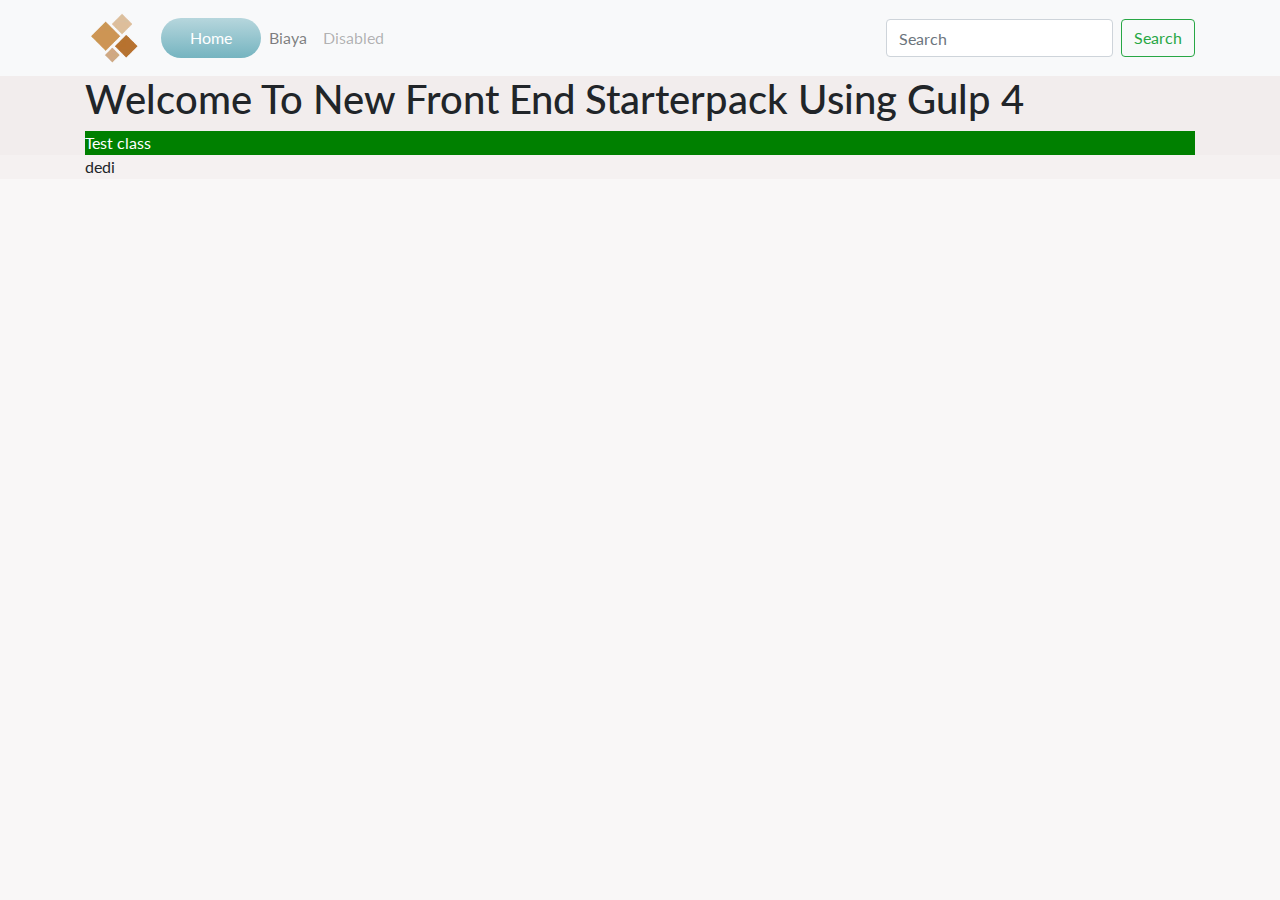
==== about.html @ 385669d8 "test" ====
<!DOCTYPE html>
<html lang="en">

<head>
    <meta charset="UTF-8">
    <meta name="viewport" content="width=device-width, maximum-scale=1.0" />
    <meta http-equiv="X-UA-Compatible" content="ie=edge">   <link rel="stylesheet" href="assets/css/vendor/bootstrap.css">
         <link rel="stylesheet" href="assets/css/vendor/slick.css">
         <link rel="stylesheet" href="assets/css/vendor/slick-theme.css">
         <link rel="stylesheet" href="assets/css/vendor/font-awesome.min.css">
         <link rel="stylesheet" href="assets/css/main.css">
         
        <link rel="preconnect" href="https://fonts.gstatic.com">
        <link href="https://fonts.googleapis.com/css2?family=Lato&family=Quicksand:wght@600&display=swap" rel="stylesheet">
        <link rel="stylesheet" href="https://cdnjs.cloudflare.com/ajax/libs/animate.css/4.1.1/animate.min.css" />
        <title>Front End Starterpack</title>
</head>

<body>
    <header>
        <nav class="navbar navbar-expand-lg navbar-light bg-light fixed-top">
            <div class="container">
                <button class="navbar-toggler" type="button" data-toggle="collapse" data-target="#navbarTogglerDemo03" aria-controls="navbarTogglerDemo03" aria-expanded="false" aria-label="Toggle navigation">
              <span class="navbar-toggler-icon"></span>
              </button>
                <a class="navbar-brand" href="#">
                    <img src="assets/img/logo.webp" alt="">
                </a>

                <div class="collapse navbar-collapse" id="navbarTogglerDemo03">
                    <ul class="navbar-nav mr-auto mt-2 mt-lg-0">
                        <li class="nav-item active">
                            <a class="nav-link" href="/">Home <span class="sr-only">(current)</span></a>
                        </li>
                        <li class="nav-item">
                            <a class="nav-link" href="#">Biaya</a>
                        </li>
                        <li class="nav-item">
                            <a class="nav-link disabled" href="#">Disabled</a>
                        </li>
                    </ul>
                    <form class="form-inline my-2 my-lg-0">
                        <input class="form-control mr-sm-2" type="search" placeholder="Search" aria-label="Search">
                        <button class="btn btn-outline-success my-2 my-sm-0" type="submit">Search</button>
                    </form>
                </div>
            </div>
        </nav>
    </header>
<main>
  <div class="container">
    <h1>Welcome To New Front End Starterpack Using Gulp 4</h1>
    <div id="Test"></div>
    <div id="Test2"></div>
    <div class="test">Test class</div>
  </div>
</main>


<footer class="container">
    dedi
</footer>

  <script src="assets/js/vendor/jquery.min.js"></script>
     <script src="assets/js/vendor/bootstrap.bundle.min.js"></script>
     <script src="assets/js/app.min.js"></script>
     

    <script src="https://wowjs.uk/dist/wow.min.js"></script>
    </body>

    </html>
---- assets/css/main.css ----
@font-face{font-family:JosefinSans-Bold;src:url(../fonts/JosefinSans-Bold.eot);src:url(../fonts/JosefinSans-Bold.eot) format("embedded-opentype"),url(../fonts/JosefinSans-Bold.woff2) format("woff2"),url(../fonts/JosefinSans-Bold.woff) format("woff"),url(../fonts/JosefinSans-Bold.ttf) format("truetype"),url(../fonts/JosefinSans-Bold.svg#FuturaStdLight) format("svg")}@font-face{font-family:JosefinSans-Italic;src:url(../fonts/JosefinSans-Italic.eot);src:url(../fonts/JosefinSans-Italic.eot) format("embedded-opentype"),url(../fonts/JosefinSans-Italic.woff2) format("woff2"),url(../fonts/JosefinSans-Italic.woff) format("woff"),url(../fonts/JosefinSans-Italic.ttf) format("truetype"),url(../fonts/JosefinSans-Italic.svg#FuturaStdLight) format("svg")}@font-face{font-family:JosefinSans-Light;src:url(../fonts/JosefinSans-Light.eot);src:url(../fonts/JosefinSans-Light.eot) format("embedded-opentype"),url(../fonts/JosefinSans-Light.woff2) format("woff2"),url(../fonts/JosefinSans-Light.woff) format("woff"),url(../fonts/JosefinSans-Light.ttf) format("truetype"),url(../fonts/JosefinSans-Light.svg#FuturaStdLight) format("svg")}@font-face{font-family:JosefinSans-Regular;src:url(../fonts/JosefinSans-Regular.eot);src:url(../fonts/JosefinSans-Regular.eot) format("embedded-opentype"),url(../fonts/JosefinSans-Regular.woff2) format("woff2"),url(../fonts/JosefinSans-Regular.woff) format("woff"),url(../fonts/JosefinSans-Regular.ttf) format("truetype"),url(../fonts/JosefinSans-Regular.svg#FuturaStdLight) format("svg")}@font-face{font-family:JosefinSans-SemiBold;src:url(../fonts/JosefinSans-SemiBold.eot);src:url(../fonts/JosefinSans-SemiBold.eot) format("embedded-opentype"),url(../fonts/JosefinSans-SemiBold.woff2) format("woff2"),url(../fonts/JosefinSans-SemiBold.woff) format("woff"),url(../fonts/JosefinSans-SemiBold.ttf) format("truetype"),url(../fonts/JosefinSans-SemiBold.svg#FuturaStdLight) format("svg")}@font-face{font-family:JosefinSans-Thin;src:url(../fonts/JosefinSans-Thin.eot);src:url(../fonts/JosefinSans-Thin.eot) format("embedded-opentype"),url(../fonts/JosefinSans-Thin.woff2) format("woff2"),url(../fonts/JosefinSans-Thin.woff) format("woff"),url(../fonts/JosefinSans-Thin.ttf) format("truetype"),url(../fonts/JosefinSans-Thin.svg#FuturaStdLight) format("svg")}@font-face{font-family:JosefinSlab-Bold;src:url(../fonts/JosefinSlab-Bold.eot);src:url(../fonts/JosefinSlab-Bold.eot) format("embedded-opentype"),url(../fonts/JosefinSlab-Bold.woff2) format("woff2"),url(../fonts/JosefinSlab-Bold.woff) format("woff"),url(../fonts/JosefinSlab-Bold.ttf) format("truetype"),url(../fonts/JosefinSlab-Bold.svg#FuturaStdLight) format("svg")}@font-face{font-family:JosefinSlab-Italic;src:url(../fonts/JosefinSlab-Italic.eot);src:url(../fonts/JosefinSlab-Italic.eot) format("embedded-opentype"),url(../fonts/JosefinSlab-Italic.woff2) format("woff2"),url(../fonts/JosefinSlab-Italic.woff) format("woff"),url(../fonts/JosefinSlab-Italic.ttf) format("truetype"),url(../fonts/JosefinSlab-Italic.svg#FuturaStdLight) format("svg")}@font-face{font-family:JosefinSlab-Light;src:url(../fonts/JosefinSlab-Light.eot);src:url(../fonts/JosefinSlab-Light.eot) format("embedded-opentype"),url(../fonts/JosefinSlab-Light.woff2) format("woff2"),url(../fonts/JosefinSlab-Light.woff) format("woff"),url(../fonts/JosefinSlab-Light.ttf) format("truetype"),url(../fonts/JosefinSlab-Light.svg#FuturaStdLight) format("svg")}@font-face{font-family:JosefinSlab-Regular;src:url(../fonts/JosefinSlab-Regular.eot);src:url(../fonts/JosefinSlab-Regular.eot) format("embedded-opentype"),url(../fonts/JosefinSlab-Regular.woff2) format("woff2"),url(../fonts/JosefinSlab-Regular.woff) format("woff"),url(../fonts/JosefinSlab-Regular.ttf) format("truetype"),url(../fonts/JosefinSlab-Regular.svg#FuturaStdLight) format("svg")}@font-face{font-family:JosefinSlab-SemiBold;src:url(../fonts/JosefinSlab-SemiBold.eot);src:url(../fonts/JosefinSlab-SemiBold.eot) format("embedded-opentype"),url(../fonts/JosefinSlab-SemiBold.woff2) format("woff2"),url(../fonts/JosefinSlab-SemiBold.woff) format("woff"),url(../fonts/JosefinSlab-SemiBold.ttf) format("truetype"),url(../fonts/JosefinSlab-SemiBold.svg#FuturaStdLight) format("svg")}@font-face{font-family:JosefinSlab-Thin;src:url(../fonts/JosefinSlab-Thin.eot);src:url(../fonts/JosefinSlab-Thin.eot) format("embedded-opentype"),url(../fonts/JosefinSlab-Thin.woff2) format("woff2"),url(../fonts/JosefinSlab-Thin.woff) format("woff"),url(../fonts/JosefinSlab-Thin.ttf) format("truetype"),url(../fonts/JosefinSlab-Thin.svg#FuturaStdLight) format("svg")}.text-left{text-align:left!important}.text-center{text-align:center!important}.text-right{text-align:right!important}.test{background:green;color:#fff}.a{color:#000}body,html,main{background-color:rgba(235,229,230,.3);font-family:Lato,sans-serif}main{padding-top:75px}h2{font-family:Quicksand,sans-serif;font-size:38px}.first{padding:32px 0}.first h2{margin-bottom:24px;color:#75b4c0}.first .top-slick .col-md-3:focus{outline:0}.card{box-shadow:0 5px 10px 0 #bbb;margin:0 8px;position:relative}@media (max-width:767px){.card{margin-bottom:8px}}.card__title{background:rgba(117,180,192,.7);color:#fff;font-family:Quicksand,sans-serif;border:4px solid #fff;text-align:right;padding:16px;border-bottom:0;font-weight:400;font-size:20px}.card__square{height:32px;width:32px;background-color:#fff;position:absolute;z-index:9;top:52px;left:24px;transform:rotate(45deg)}.card__image{height:380px;position:relative;border:4px solid #fff}.card__image .layer{position:absolute;top:0;left:0;bottom:0;right:0;background:#000;opacity:.4}.card__image .border_{position:absolute;top:8px;z-index:7;left:8px;right:8px;bottom:8px;border:2px solid #fff}.card__image img{height:100%;width:100%;object-fit:cover}.card__button{color:#fff;position:absolute;right:24px;bottom:24px;border:1px solid;padding:4px 8px;border-radius:16px;font-size:12px;z-index:8}.card__button:hover{color:#fff;outline:0;border-color:#75b4c0;background-color:#75b4c0;text-decoration:none}.card__button:focus{outline:0}.table td{border-top:1px solid rgba(0,0,0,0)}.table ul{margin:0;padding:0 16px}.offer{padding:32px 0;position:relative;background-color:#ebe5e6}.offer h2{margin-bottom:24px}.offer__card{width:45%;margin:0 auto}.offer__card img{width:100%;height:100%;object-fit:contain}.offer__name{text-align:center;font-size:18px;margin:16px 0;font-weight:700;color:#212121}.working{position:relative;padding:32px 0}.working__content{height:100%;overflow-y:hidden}.working__content .card{padding:16px}.working__content .card .title{height:65px;overflow:hidden}.working__bg{position:absolute;bottom:0;right:-100px;overflow-y:hidden;width:400px;opacity:.3}.working__bg img{width:100%;height:100%;object-fit:contain;filter:grayscale(100%)}.working h2{color:#438644}.biaya{padding:32px 0}.biaya label{margin-bottom:0}.biaya .border-red{background:#438644}.modal-dialog{max-width:800px}@media (max-width:767px){.modal-dialog{max-width:100%}}.modal-header{border-bottom:1px solid rgba(0,0,0,0)}.modal-footer{border-top:1px solid rgba(0,0,0,0)}.modal-title{font-family:Quicksand,sans-serif}.modal-content{height:480px;background:#ebe5e6;padding:16px 36px}.modal-body{height:320px;padding:0;color:#fff;overflow-y:scroll}.modal-body::-webkit-scrollbar-track{border-radius:10px;background-color:#f5f5f5}.modal-body::-webkit-scrollbar{width:6px;background-color:#f5f5f5}.modal-body::-webkit-scrollbar-thumb{border-radius:10px;background:#f5886b}.modal-body__image{height:100%;padding-right:16px}.modal-body__image img{width:100%;height:100%;object-fit:cover}.modal-body__desc,.nav{overflow-x:hidden}.nav-item.active a{color:#fff!important;background:linear-gradient(180deg,rgba(117,180,192,.5),#75b4c0);padding:8px;width:100px;border-radius:25px;text-align:center}.navbar-brand{width:60px;height:60px}.navbar-brand img{width:100%;height:100%;object-fit:contain}@media (max-width:767px){.navbar-brand{width:40px;height:40px}}.bg-sprite{background:url(/assets/img/css_sprites.png);background-size:104px 104px}.bg-grey{background-color:grey}.bg-white{background-color:#fff}.bg-softblue{background-color:#f0f8ff}.bg-tomato{background-color:tomato}.bg-silver{background:linear-gradient(180deg,#fff,#fafafa)}.bg-silver1{background-color:#eceff1}.bg-silver2{background-color:#cfd8dc}.bg-silver3{background-color:#b0bec5}.color-blue1{color:#e3f2fd}.color-blue2{color:#bbdefb}.color-blue3{color:#90caf9}.color-blue4{color:#64b5f6}.color-blue5{color:#42a5f5}.color-blue{color:#2196f3}.color-blue6{color:#1e88e5}.color-blue7{color:#1976d2}.color-blue8{color:#1565c0}.color-blue9{color:#0d47a1}.font-bold{font-weight:700}.font-12{font-size:12px}.font-16{font-size:16px}.font-24{font-size:24px}.font-28{font-size:28px}.font-48{font-size:48px}.font-52{font-size:52px}.timeline{width:800px;overflow-x:hidden;padding:30px 20px}@media (max-width:767px){.timeline{width:100%;overflow-x:hidden;padding:30px 5px 30px 10px}}.timeline ul{list-style-type:none;border-left:2px solid #094a68;padding:10px 5px}.timeline ul li{padding:20px;position:relative;cursor:pointer;transition:.5s}.timeline ul li:before{position:absolute;content:"";width:10px;height:10px;background-color:#34ace0;border-radius:50%;left:-11px;top:28px;transition:.5s}.timeline ul li:hover{background-color:#e8f5e9}.timeline ul li:hover:before{background-color:#2196f3;box-shadow:0 0 10px 2px #2196f3}.timeline ul li span{display:inline-block;background-color:#bbdefb;border-radius:25px;padding:4px 12px;font-size:15px;text-align:center}.timeline ul li .content h3{color:#34ace0;font-size:17px;padding-top:5px}@media (max-width:767px){.timeline ul li .content h3{color:#34ace0;font-size:15px}}.timeline ul li .content p{padding:5px 0 15px;font-size:15px}.slick-next,.slick-prev{position:absolute;top:50%;box-shadow:2px 0 10px 2px #bbb;border-radius:100%;z-index:1;width:60px;height:60px}.slick-next,.slick-next:focus,.slick-next:hover,.slick-prev,.slick-prev:focus,.slick-prev:hover{background-color:#fff;opacity:.75}.slick-next:before,.slick-prev:before{font-family:FontAwesome;color:#cb0024;padding:24px;font-size:24px}.slick-prev:before{content:"\f053";position:relative;left:-8px}.slick-next:before{content:"\f054"}.btn-port{outline:none;border-color:#fff;box-shadow:none}.icon{display:block}.icon a{display:inline-block;color:#000!important}body,section{overflow-x:hidden;box-sizing:border-box}.homepage .slide img{width:100%}.homepage .collect__skill{height:240px;position:relative}.homepage .collect__skill .center-opt{position:absolute;top:50%;left:50%;transform:translate(-50%,-50%)}.homepage .icon a{margin:0 4px}.homepage .icon a .fa-linkedin-square:hover{color:#0073b1}.homepage .icon a .fa-whatsapp:hover{color:#53c373}.homepage .icon a .fa-envelope:hover{color:#e53935}.homepage .icon a .fa-skype:hover{color:#0078ca}.homepage .icon a .fa-github:hover{color:grey}.homepage .js{background-position:0 0}
/*# sourceMappingURL=maps/main.css.map */
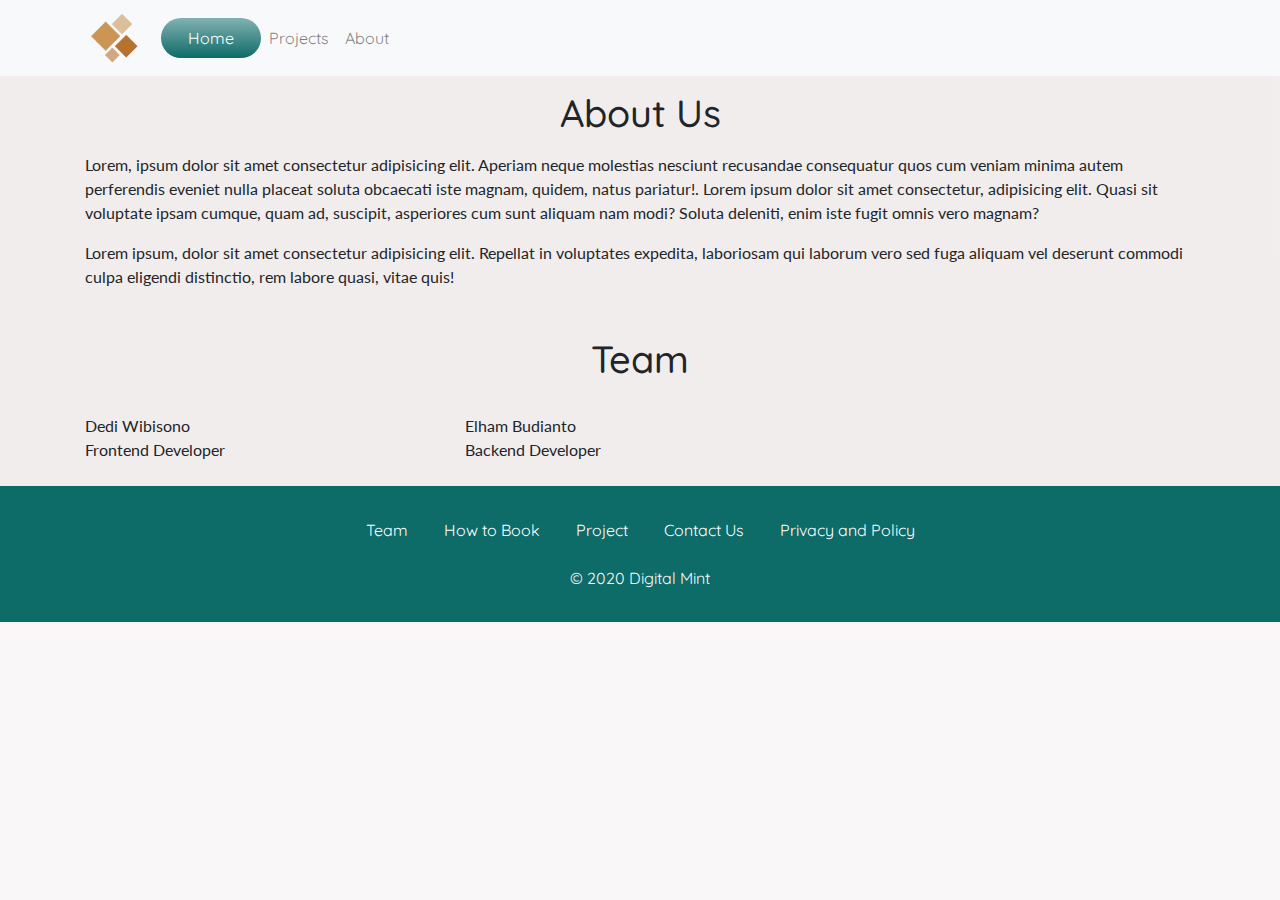
==== commit e5fd28e9: "Add files via upload" ====
--- a/about.html
+++ b/about.html
@@ -1,72 +1,124 @@
-<!DOCTYPE html>
-<html lang="en">
-
-<head>
-    <meta charset="UTF-8">
-    <meta name="viewport" content="width=device-width, maximum-scale=1.0" />
+<!DOCTYPE html>
+<html lang="en">
+
+<head>
+    <meta charset="UTF-8">
+    <meta name="viewport" content="width=device-width, maximum-scale=1.0" />
     <meta http-equiv="X-UA-Compatible" content="ie=edge">   <link rel="stylesheet" href="assets/css/vendor/bootstrap.css">
          <link rel="stylesheet" href="assets/css/vendor/slick.css">
          <link rel="stylesheet" href="assets/css/vendor/slick-theme.css">
          <link rel="stylesheet" href="assets/css/vendor/font-awesome.min.css">
          <link rel="stylesheet" href="assets/css/main.css">
-         
-        <link rel="preconnect" href="https://fonts.gstatic.com">
-        <link href="https://fonts.googleapis.com/css2?family=Lato&family=Quicksand:wght@600&display=swap" rel="stylesheet">
-        <link rel="stylesheet" href="https://cdnjs.cloudflare.com/ajax/libs/animate.css/4.1.1/animate.min.css" />
-        <title>Front End Starterpack</title>
-</head>
-
-<body>
-    <header>
-        <nav class="navbar navbar-expand-lg navbar-light bg-light fixed-top">
-            <div class="container">
-                <button class="navbar-toggler" type="button" data-toggle="collapse" data-target="#navbarTogglerDemo03" aria-controls="navbarTogglerDemo03" aria-expanded="false" aria-label="Toggle navigation">
-              <span class="navbar-toggler-icon"></span>
-              </button>
-                <a class="navbar-brand" href="#">
-                    <img src="assets/img/logo.webp" alt="">
-                </a>
-
-                <div class="collapse navbar-collapse" id="navbarTogglerDemo03">
-                    <ul class="navbar-nav mr-auto mt-2 mt-lg-0">
-                        <li class="nav-item active">
-                            <a class="nav-link" href="/">Home <span class="sr-only">(current)</span></a>
-                        </li>
-                        <li class="nav-item">
-                            <a class="nav-link" href="#">Biaya</a>
-                        </li>
-                        <li class="nav-item">
-                            <a class="nav-link disabled" href="#">Disabled</a>
-                        </li>
-                    </ul>
-                    <form class="form-inline my-2 my-lg-0">
-                        <input class="form-control mr-sm-2" type="search" placeholder="Search" aria-label="Search">
-                        <button class="btn btn-outline-success my-2 my-sm-0" type="submit">Search</button>
-                    </form>
-                </div>
-            </div>
-        </nav>
-    </header>
-<main>
-  <div class="container">
-    <h1>Welcome To New Front End Starterpack Using Gulp 4</h1>
-    <div id="Test"></div>
-    <div id="Test2"></div>
-    <div class="test">Test class</div>
-  </div>
-</main>
-
-
-<footer class="container">
-    dedi
-</footer>
-
+         
+        <link rel="preconnect" href="https://fonts.gstatic.com">
+        <link href="https://fonts.googleapis.com/css2?family=Lato&family=Quicksand:wght@600&display=swap" rel="stylesheet">
+        <link rel="stylesheet" href="https://cdnjs.cloudflare.com/ajax/libs/animate.css/4.1.1/animate.min.css" />
+        <title>Digital Mint | Project Website Sesuai dengan Impianmu</title>
+</head>
+
+<body>
+    <header>
+        <nav class="navbar navbar-expand-lg navbar-light bg-light fixed-top">
+            <div class="container">
+                <button class="navbar-toggler" type="button" data-toggle="collapse" data-target="#navbarTogglerDemo03" aria-controls="navbarTogglerDemo03" aria-expanded="false" aria-label="Toggle navigation">
+              <span class="navbar-toggler-icon"></span>
+              </button>
+                <a class="navbar-brand" href="#">
+                    <img src="assets/img/logo.webp" alt="">
+                </a>
+
+                <div class="collapse navbar-collapse" id="navbarTogglerDemo03">
+                    <ul class="navbar-nav mr-auto mt-2 mt-lg-0">
+                        <li class="nav-item active">
+                            <a class="nav-link" href="/">Home <span class="sr-only">(current)</span></a>
+                        </li>
+                        <li class="nav-item">
+                            <a class="nav-link" href="projects.html">Projects</a>
+                        </li>
+                        <li class="nav-item">
+                            <a class="nav-link" href="about.html">About</a>
+                        </li>
+                    </ul>
+                    <!-- <form class="form-inline my-2 my-lg-0">
+                        <input class="form-control mr-sm-2" type="search" placeholder="Search" aria-label="Search">
+                        <button class="btn btn-outline-success my-2 my-sm-0" type="submit">Search</button>
+                    </form> -->
+                </div>
+            </div>
+        </nav>
+    </header>
+<main class="about-us">
+  <div class="container">
+    <h2 class="text-center mt-3">About Us</h2>
+    <div class="my-3">
+      <p>Lorem, ipsum dolor sit amet consectetur adipisicing elit. Aperiam neque molestias nesciunt recusandae consequatur quos cum veniam minima autem perferendis eveniet nulla placeat soluta obcaecati iste magnam, quidem, natus pariatur!. Lorem ipsum dolor sit amet consectetur, adipisicing elit. Quasi sit voluptate ipsam cumque, quam ad, suscipit, asperiores cum sunt aliquam nam modi? Soluta deleniti, enim iste fugit omnis vero magnam?</p>
+      <p>Lorem ipsum, dolor sit amet consectetur adipisicing elit. Repellat in voluptates expedita, laboriosam qui laborum vero sed fuga aliquam vel deserunt commodi culpa eligendi distinctio, rem labore quasi, vitae quis!</p>
+    </div>
+    <h2 class="text-center mt-5">Team</h2>
+    <div class="row">
+      <div class="col-md-4">
+        <div class="ab-card">
+          <div class="bg-line"></div>
+          <div class="ab-card__img">
+            <img src="assets/img/programmer.png" alt="">
+          </div>
+          <div class="ab-card__name">
+            Dedi Wibisono
+          </div>
+          <div class="ab-card__title">
+            Frontend Developer
+          </div>
+        </div>
+      </div>
+      <div class="col-md-4">
+        <div class="ab-card">
+          <div class="bg-line"></div>
+          <div class="ab-card__img">
+            <img src="assets/img/programmer_2.png" alt="">
+          </div>
+          <div class="ab-card__name">
+            Elham Budianto
+          </div>
+          <div class="ab-card__title">
+            Backend Developer
+          </div>
+        </div>
+      </div>
+    </div>
+    <br>
+  </div>
+</main>
+
+
+<footer>
+    <div class="container">
+        <!-- <div class="row py-5">
+            <div class="col-md-6">
+                <h1>Digital Mint</h1>
+            </div>
+            <div class="col-md-6">
+                <h3>Teams</h3>
+            </div>
+        </div> -->
+        <div class="text-center">
+            <a href="team.html">Team</a>
+            <a href="howto.html">How to Book</a>
+            <a href="project.html">Project</a>
+            <a href="contact.html">Contact Us</a>
+            <a href="privacy.html">Privacy and Policy</a>
+            <div class="mt-4">
+                &copy; 2020 Digital Mint
+            </div>
+        </div>
+    </div>
+</footer>
+
   <script src="assets/js/vendor/jquery.min.js"></script>
      <script src="assets/js/vendor/bootstrap.bundle.min.js"></script>
      <script src="assets/js/app.min.js"></script>
-     
-
-    <script src="https://wowjs.uk/dist/wow.min.js"></script>
-    </body>
-
+     
+
+    <script src="https://wowjs.uk/dist/wow.min.js"></script>
+    </body>
+
     </html>--- a/assets/css/main.css
+++ b/assets/css/main.css
@@ -1,2 +1,2 @@
-@font-face{font-family:JosefinSans-Bold;src:url(../fonts/JosefinSans-Bold.eot);src:url(../fonts/JosefinSans-Bold.eot) format("embedded-opentype"),url(../fonts/JosefinSans-Bold.woff2) format("woff2"),url(../fonts/JosefinSans-Bold.woff) format("woff"),url(../fonts/JosefinSans-Bold.ttf) format("truetype"),url(../fonts/JosefinSans-Bold.svg#FuturaStdLight) format("svg")}@font-face{font-family:JosefinSans-Italic;src:url(../fonts/JosefinSans-Italic.eot);src:url(../fonts/JosefinSans-Italic.eot) format("embedded-opentype"),url(../fonts/JosefinSans-Italic.woff2) format("woff2"),url(../fonts/JosefinSans-Italic.woff) format("woff"),url(../fonts/JosefinSans-Italic.ttf) format("truetype"),url(../fonts/JosefinSans-Italic.svg#FuturaStdLight) format("svg")}@font-face{font-family:JosefinSans-Light;src:url(../fonts/JosefinSans-Light.eot);src:url(../fonts/JosefinSans-Light.eot) format("embedded-opentype"),url(../fonts/JosefinSans-Light.woff2) format("woff2"),url(../fonts/JosefinSans-Light.woff) format("woff"),url(../fonts/JosefinSans-Light.ttf) format("truetype"),url(../fonts/JosefinSans-Light.svg#FuturaStdLight) format("svg")}@font-face{font-family:JosefinSans-Regular;src:url(../fonts/JosefinSans-Regular.eot);src:url(../fonts/JosefinSans-Regular.eot) format("embedded-opentype"),url(../fonts/JosefinSans-Regular.woff2) format("woff2"),url(../fonts/JosefinSans-Regular.woff) format("woff"),url(../fonts/JosefinSans-Regular.ttf) format("truetype"),url(../fonts/JosefinSans-Regular.svg#FuturaStdLight) format("svg")}@font-face{font-family:JosefinSans-SemiBold;src:url(../fonts/JosefinSans-SemiBold.eot);src:url(../fonts/JosefinSans-SemiBold.eot) format("embedded-opentype"),url(../fonts/JosefinSans-SemiBold.woff2) format("woff2"),url(../fonts/JosefinSans-SemiBold.woff) format("woff"),url(../fonts/JosefinSans-SemiBold.ttf) format("truetype"),url(../fonts/JosefinSans-SemiBold.svg#FuturaStdLight) format("svg")}@font-face{font-family:JosefinSans-Thin;src:url(../fonts/JosefinSans-Thin.eot);src:url(../fonts/JosefinSans-Thin.eot) format("embedded-opentype"),url(../fonts/JosefinSans-Thin.woff2) format("woff2"),url(../fonts/JosefinSans-Thin.woff) format("woff"),url(../fonts/JosefinSans-Thin.ttf) format("truetype"),url(../fonts/JosefinSans-Thin.svg#FuturaStdLight) format("svg")}@font-face{font-family:JosefinSlab-Bold;src:url(../fonts/JosefinSlab-Bold.eot);src:url(../fonts/JosefinSlab-Bold.eot) format("embedded-opentype"),url(../fonts/JosefinSlab-Bold.woff2) format("woff2"),url(../fonts/JosefinSlab-Bold.woff) format("woff"),url(../fonts/JosefinSlab-Bold.ttf) format("truetype"),url(../fonts/JosefinSlab-Bold.svg#FuturaStdLight) format("svg")}@font-face{font-family:JosefinSlab-Italic;src:url(../fonts/JosefinSlab-Italic.eot);src:url(../fonts/JosefinSlab-Italic.eot) format("embedded-opentype"),url(../fonts/JosefinSlab-Italic.woff2) format("woff2"),url(../fonts/JosefinSlab-Italic.woff) format("woff"),url(../fonts/JosefinSlab-Italic.ttf) format("truetype"),url(../fonts/JosefinSlab-Italic.svg#FuturaStdLight) format("svg")}@font-face{font-family:JosefinSlab-Light;src:url(../fonts/JosefinSlab-Light.eot);src:url(../fonts/JosefinSlab-Light.eot) format("embedded-opentype"),url(../fonts/JosefinSlab-Light.woff2) format("woff2"),url(../fonts/JosefinSlab-Light.woff) format("woff"),url(../fonts/JosefinSlab-Light.ttf) format("truetype"),url(../fonts/JosefinSlab-Light.svg#FuturaStdLight) format("svg")}@font-face{font-family:JosefinSlab-Regular;src:url(../fonts/JosefinSlab-Regular.eot);src:url(../fonts/JosefinSlab-Regular.eot) format("embedded-opentype"),url(../fonts/JosefinSlab-Regular.woff2) format("woff2"),url(../fonts/JosefinSlab-Regular.woff) format("woff"),url(../fonts/JosefinSlab-Regular.ttf) format("truetype"),url(../fonts/JosefinSlab-Regular.svg#FuturaStdLight) format("svg")}@font-face{font-family:JosefinSlab-SemiBold;src:url(../fonts/JosefinSlab-SemiBold.eot);src:url(../fonts/JosefinSlab-SemiBold.eot) format("embedded-opentype"),url(../fonts/JosefinSlab-SemiBold.woff2) format("woff2"),url(../fonts/JosefinSlab-SemiBold.woff) format("woff"),url(../fonts/JosefinSlab-SemiBold.ttf) format("truetype"),url(../fonts/JosefinSlab-SemiBold.svg#FuturaStdLight) format("svg")}@font-face{font-family:JosefinSlab-Thin;src:url(../fonts/JosefinSlab-Thin.eot);src:url(../fonts/JosefinSlab-Thin.eot) format("embedded-opentype"),url(../fonts/JosefinSlab-Thin.woff2) format("woff2"),url(../fonts/JosefinSlab-Thin.woff) format("woff"),url(../fonts/JosefinSlab-Thin.ttf) format("truetype"),url(../fonts/JosefinSlab-Thin.svg#FuturaStdLight) format("svg")}.text-left{text-align:left!important}.text-center{text-align:center!important}.text-right{text-align:right!important}.test{background:green;color:#fff}.a{color:#000}body,html,main{background-color:rgba(235,229,230,.3);font-family:Lato,sans-serif}main{padding-top:75px}h2{font-family:Quicksand,sans-serif;font-size:38px}.first{padding:32px 0}.first h2{margin-bottom:24px;color:#75b4c0}.first .top-slick .col-md-3:focus{outline:0}.card{box-shadow:0 5px 10px 0 #bbb;margin:0 8px;position:relative}@media (max-width:767px){.card{margin-bottom:8px}}.card__title{background:rgba(117,180,192,.7);color:#fff;font-family:Quicksand,sans-serif;border:4px solid #fff;text-align:right;padding:16px;border-bottom:0;font-weight:400;font-size:20px}.card__square{height:32px;width:32px;background-color:#fff;position:absolute;z-index:9;top:52px;left:24px;transform:rotate(45deg)}.card__image{height:380px;position:relative;border:4px solid #fff}.card__image .layer{position:absolute;top:0;left:0;bottom:0;right:0;background:#000;opacity:.4}.card__image .border_{position:absolute;top:8px;z-index:7;left:8px;right:8px;bottom:8px;border:2px solid #fff}.card__image img{height:100%;width:100%;object-fit:cover}.card__button{color:#fff;position:absolute;right:24px;bottom:24px;border:1px solid;padding:4px 8px;border-radius:16px;font-size:12px;z-index:8}.card__button:hover{color:#fff;outline:0;border-color:#75b4c0;background-color:#75b4c0;text-decoration:none}.card__button:focus{outline:0}.table td{border-top:1px solid rgba(0,0,0,0)}.table ul{margin:0;padding:0 16px}.offer{padding:32px 0;position:relative;background-color:#ebe5e6}.offer h2{margin-bottom:24px}.offer__card{width:45%;margin:0 auto}.offer__card img{width:100%;height:100%;object-fit:contain}.offer__name{text-align:center;font-size:18px;margin:16px 0;font-weight:700;color:#212121}.working{position:relative;padding:32px 0}.working__content{height:100%;overflow-y:hidden}.working__content .card{padding:16px}.working__content .card .title{height:65px;overflow:hidden}.working__bg{position:absolute;bottom:0;right:-100px;overflow-y:hidden;width:400px;opacity:.3}.working__bg img{width:100%;height:100%;object-fit:contain;filter:grayscale(100%)}.working h2{color:#438644}.biaya{padding:32px 0}.biaya label{margin-bottom:0}.biaya .border-red{background:#438644}.modal-dialog{max-width:800px}@media (max-width:767px){.modal-dialog{max-width:100%}}.modal-header{border-bottom:1px solid rgba(0,0,0,0)}.modal-footer{border-top:1px solid rgba(0,0,0,0)}.modal-title{font-family:Quicksand,sans-serif}.modal-content{height:480px;background:#ebe5e6;padding:16px 36px}.modal-body{height:320px;padding:0;color:#fff;overflow-y:scroll}.modal-body::-webkit-scrollbar-track{border-radius:10px;background-color:#f5f5f5}.modal-body::-webkit-scrollbar{width:6px;background-color:#f5f5f5}.modal-body::-webkit-scrollbar-thumb{border-radius:10px;background:#f5886b}.modal-body__image{height:100%;padding-right:16px}.modal-body__image img{width:100%;height:100%;object-fit:cover}.modal-body__desc,.nav{overflow-x:hidden}.nav-item.active a{color:#fff!important;background:linear-gradient(180deg,rgba(117,180,192,.5),#75b4c0);padding:8px;width:100px;border-radius:25px;text-align:center}.navbar-brand{width:60px;height:60px}.navbar-brand img{width:100%;height:100%;object-fit:contain}@media (max-width:767px){.navbar-brand{width:40px;height:40px}}.bg-sprite{background:url(/assets/img/css_sprites.png);background-size:104px 104px}.bg-grey{background-color:grey}.bg-white{background-color:#fff}.bg-softblue{background-color:#f0f8ff}.bg-tomato{background-color:tomato}.bg-silver{background:linear-gradient(180deg,#fff,#fafafa)}.bg-silver1{background-color:#eceff1}.bg-silver2{background-color:#cfd8dc}.bg-silver3{background-color:#b0bec5}.color-blue1{color:#e3f2fd}.color-blue2{color:#bbdefb}.color-blue3{color:#90caf9}.color-blue4{color:#64b5f6}.color-blue5{color:#42a5f5}.color-blue{color:#2196f3}.color-blue6{color:#1e88e5}.color-blue7{color:#1976d2}.color-blue8{color:#1565c0}.color-blue9{color:#0d47a1}.font-bold{font-weight:700}.font-12{font-size:12px}.font-16{font-size:16px}.font-24{font-size:24px}.font-28{font-size:28px}.font-48{font-size:48px}.font-52{font-size:52px}.timeline{width:800px;overflow-x:hidden;padding:30px 20px}@media (max-width:767px){.timeline{width:100%;overflow-x:hidden;padding:30px 5px 30px 10px}}.timeline ul{list-style-type:none;border-left:2px solid #094a68;padding:10px 5px}.timeline ul li{padding:20px;position:relative;cursor:pointer;transition:.5s}.timeline ul li:before{position:absolute;content:"";width:10px;height:10px;background-color:#34ace0;border-radius:50%;left:-11px;top:28px;transition:.5s}.timeline ul li:hover{background-color:#e8f5e9}.timeline ul li:hover:before{background-color:#2196f3;box-shadow:0 0 10px 2px #2196f3}.timeline ul li span{display:inline-block;background-color:#bbdefb;border-radius:25px;padding:4px 12px;font-size:15px;text-align:center}.timeline ul li .content h3{color:#34ace0;font-size:17px;padding-top:5px}@media (max-width:767px){.timeline ul li .content h3{color:#34ace0;font-size:15px}}.timeline ul li .content p{padding:5px 0 15px;font-size:15px}.slick-next,.slick-prev{position:absolute;top:50%;box-shadow:2px 0 10px 2px #bbb;border-radius:100%;z-index:1;width:60px;height:60px}.slick-next,.slick-next:focus,.slick-next:hover,.slick-prev,.slick-prev:focus,.slick-prev:hover{background-color:#fff;opacity:.75}.slick-next:before,.slick-prev:before{font-family:FontAwesome;color:#cb0024;padding:24px;font-size:24px}.slick-prev:before{content:"\f053";position:relative;left:-8px}.slick-next:before{content:"\f054"}.btn-port{outline:none;border-color:#fff;box-shadow:none}.icon{display:block}.icon a{display:inline-block;color:#000!important}body,section{overflow-x:hidden;box-sizing:border-box}.homepage .slide img{width:100%}.homepage .collect__skill{height:240px;position:relative}.homepage .collect__skill .center-opt{position:absolute;top:50%;left:50%;transform:translate(-50%,-50%)}.homepage .icon a{margin:0 4px}.homepage .icon a .fa-linkedin-square:hover{color:#0073b1}.homepage .icon a .fa-whatsapp:hover{color:#53c373}.homepage .icon a .fa-envelope:hover{color:#e53935}.homepage .icon a .fa-skype:hover{color:#0078ca}.homepage .icon a .fa-github:hover{color:grey}.homepage .js{background-position:0 0}
+@font-face{font-family:JosefinSans-Bold;src:url(../fonts/JosefinSans-Bold.eot);src:url(../fonts/JosefinSans-Bold.eot) format("embedded-opentype"),url(../fonts/JosefinSans-Bold.woff2) format("woff2"),url(../fonts/JosefinSans-Bold.woff) format("woff"),url(../fonts/JosefinSans-Bold.ttf) format("truetype"),url(../fonts/JosefinSans-Bold.svg#FuturaStdLight) format("svg")}@font-face{font-family:JosefinSans-Italic;src:url(../fonts/JosefinSans-Italic.eot);src:url(../fonts/JosefinSans-Italic.eot) format("embedded-opentype"),url(../fonts/JosefinSans-Italic.woff2) format("woff2"),url(../fonts/JosefinSans-Italic.woff) format("woff"),url(../fonts/JosefinSans-Italic.ttf) format("truetype"),url(../fonts/JosefinSans-Italic.svg#FuturaStdLight) format("svg")}@font-face{font-family:JosefinSans-Light;src:url(../fonts/JosefinSans-Light.eot);src:url(../fonts/JosefinSans-Light.eot) format("embedded-opentype"),url(../fonts/JosefinSans-Light.woff2) format("woff2"),url(../fonts/JosefinSans-Light.woff) format("woff"),url(../fonts/JosefinSans-Light.ttf) format("truetype"),url(../fonts/JosefinSans-Light.svg#FuturaStdLight) format("svg")}@font-face{font-family:JosefinSans-Regular;src:url(../fonts/JosefinSans-Regular.eot);src:url(../fonts/JosefinSans-Regular.eot) format("embedded-opentype"),url(../fonts/JosefinSans-Regular.woff2) format("woff2"),url(../fonts/JosefinSans-Regular.woff) format("woff"),url(../fonts/JosefinSans-Regular.ttf) format("truetype"),url(../fonts/JosefinSans-Regular.svg#FuturaStdLight) format("svg")}@font-face{font-family:JosefinSans-SemiBold;src:url(../fonts/JosefinSans-SemiBold.eot);src:url(../fonts/JosefinSans-SemiBold.eot) format("embedded-opentype"),url(../fonts/JosefinSans-SemiBold.woff2) format("woff2"),url(../fonts/JosefinSans-SemiBold.woff) format("woff"),url(../fonts/JosefinSans-SemiBold.ttf) format("truetype"),url(../fonts/JosefinSans-SemiBold.svg#FuturaStdLight) format("svg")}@font-face{font-family:JosefinSans-Thin;src:url(../fonts/JosefinSans-Thin.eot);src:url(../fonts/JosefinSans-Thin.eot) format("embedded-opentype"),url(../fonts/JosefinSans-Thin.woff2) format("woff2"),url(../fonts/JosefinSans-Thin.woff) format("woff"),url(../fonts/JosefinSans-Thin.ttf) format("truetype"),url(../fonts/JosefinSans-Thin.svg#FuturaStdLight) format("svg")}@font-face{font-family:JosefinSlab-Bold;src:url(../fonts/JosefinSlab-Bold.eot);src:url(../fonts/JosefinSlab-Bold.eot) format("embedded-opentype"),url(../fonts/JosefinSlab-Bold.woff2) format("woff2"),url(../fonts/JosefinSlab-Bold.woff) format("woff"),url(../fonts/JosefinSlab-Bold.ttf) format("truetype"),url(../fonts/JosefinSlab-Bold.svg#FuturaStdLight) format("svg")}@font-face{font-family:JosefinSlab-Italic;src:url(../fonts/JosefinSlab-Italic.eot);src:url(../fonts/JosefinSlab-Italic.eot) format("embedded-opentype"),url(../fonts/JosefinSlab-Italic.woff2) format("woff2"),url(../fonts/JosefinSlab-Italic.woff) format("woff"),url(../fonts/JosefinSlab-Italic.ttf) format("truetype"),url(../fonts/JosefinSlab-Italic.svg#FuturaStdLight) format("svg")}@font-face{font-family:JosefinSlab-Light;src:url(../fonts/JosefinSlab-Light.eot);src:url(../fonts/JosefinSlab-Light.eot) format("embedded-opentype"),url(../fonts/JosefinSlab-Light.woff2) format("woff2"),url(../fonts/JosefinSlab-Light.woff) format("woff"),url(../fonts/JosefinSlab-Light.ttf) format("truetype"),url(../fonts/JosefinSlab-Light.svg#FuturaStdLight) format("svg")}@font-face{font-family:JosefinSlab-Regular;src:url(../fonts/JosefinSlab-Regular.eot);src:url(../fonts/JosefinSlab-Regular.eot) format("embedded-opentype"),url(../fonts/JosefinSlab-Regular.woff2) format("woff2"),url(../fonts/JosefinSlab-Regular.woff) format("woff"),url(../fonts/JosefinSlab-Regular.ttf) format("truetype"),url(../fonts/JosefinSlab-Regular.svg#FuturaStdLight) format("svg")}@font-face{font-family:JosefinSlab-SemiBold;src:url(../fonts/JosefinSlab-SemiBold.eot);src:url(../fonts/JosefinSlab-SemiBold.eot) format("embedded-opentype"),url(../fonts/JosefinSlab-SemiBold.woff2) format("woff2"),url(../fonts/JosefinSlab-SemiBold.woff) format("woff"),url(../fonts/JosefinSlab-SemiBold.ttf) format("truetype"),url(../fonts/JosefinSlab-SemiBold.svg#FuturaStdLight) format("svg")}@font-face{font-family:JosefinSlab-Thin;src:url(../fonts/JosefinSlab-Thin.eot);src:url(../fonts/JosefinSlab-Thin.eot) format("embedded-opentype"),url(../fonts/JosefinSlab-Thin.woff2) format("woff2"),url(../fonts/JosefinSlab-Thin.woff) format("woff"),url(../fonts/JosefinSlab-Thin.ttf) format("truetype"),url(../fonts/JosefinSlab-Thin.svg#FuturaStdLight) format("svg")}.text-left{text-align:left!important}.text-center{text-align:center!important}.text-right{text-align:right!important}.test{background:green;color:#fff}.a{color:#000}body,html,main{background-color:rgba(235,229,230,.3);font-family:Lato,sans-serif}main{padding-top:75px}h2{font-family:Quicksand,sans-serif;font-size:38px}.first{padding:32px 0;background:url(../img/main-banner-bg.jpg)}.first h2{margin-bottom:24px;color:#0d6b68}.first .top-slick .col-md-3:focus{outline:0}.card{box-shadow:0 5px 10px 0 #bbb;margin:0 8px;position:relative}@media (max-width:767px){.card{margin-bottom:8px}}.card__title{background:rgba(13,107,104,.7);color:#fff;font-family:Quicksand,sans-serif;border:4px solid #fff;text-align:right;padding:16px;border-bottom:0;font-weight:400;font-size:20px}.card__square{height:32px;width:32px;background-color:#fff;position:absolute;z-index:9;top:52px;left:24px;transform:rotate(45deg)}.card__image{height:380px;position:relative;border:4px solid #fff}.card__image .layer{position:absolute;top:0;left:0;bottom:0;right:0;background:#000;opacity:.4}.card__image .border_{position:absolute;top:8px;z-index:7;left:8px;right:8px;bottom:8px;border:2px solid #fff}.card__image img{height:100%;width:100%;object-fit:cover}.card__button{color:#fff;position:absolute;right:24px;bottom:24px;border:1px solid;padding:4px 8px;border-radius:16px;font-size:12px;z-index:8;transition:.2s}.card__button:hover{color:#fff;outline:0;border-color:#0d6b68;background-color:#0d6b68;text-decoration:none}.card__button:focus{outline:0}.table td{border-top:1px solid rgba(0,0,0,0)}.table ul{margin:0;padding:0 16px}.offer{padding:32px 0;position:relative;background-color:#ebe5e6;z-index:9;overflow-y:hidden}.offer .abs-img{position:absolute;top:-60px;left:-30px;opacity:.1;width:200px;height:200px;z-index:1}.offer .abs-img img{width:100%;height:100%;object-fit:contain}.offer h2{margin-bottom:24px;color:#0d6b68}.offer__card{width:45%;margin:0 auto}.offer__card img{width:100%;height:100%;object-fit:contain}.offer__name{text-align:center;font-size:18px;margin:16px 0;font-weight:700;color:#212121}.working{position:relative;padding:32px 0}.working__content{height:100%;overflow-y:hidden}.working__content .card{padding:16px}.working__content .card .title{height:65px;overflow:hidden}.working__bg{position:absolute;bottom:0;right:-100px;overflow-y:hidden;width:400px;opacity:.3}.working__bg img{width:100%;height:100%;object-fit:contain;filter:grayscale(100%)}.working h2{color:#0d6b68}.biaya{padding:32px 0}.biaya label{margin-bottom:0}.biaya .border-red{background:#438644}.contact-us{padding:32px 0;background-color:#e0e0e0;position:relative}.contact-us .swing{position:absolute;top:50%;left:0;right:0;border-top-left-radius:30%;border-top-right-radius:30%;bottom:0;background-color:#c9c9c9}.contact-us h2{color:#fff}.contact-us h4{color:rgba(36,38,46,.8);font-size:20px;line-height:32px;font-family:Quicksand,sans-serif}.contact-us__card{padding:32px}.contact-us .line{height:3px;background-color:hsla(0,0%,100%,.5);width:80px;margin:16px 0}.contact-us .detail{display:block}.contact-us .what{color:hsla(0,0%,100%,.4);display:inline-block;width:30px}.contact-us .bold-text{display:inline-block;color:#fff;font-size:18px;margin-bottom:16px}.contact-us .left-side{background-color:#0d6b68;border-radius:16px 0 0 16px}@media (max-width:767px){.contact-us .left-side{border-radius:0}}.contact-us .right-side{background-color:#fff;border-radius:0 16px 16px 0}@media (max-width:767px){.contact-us .right-side{border-radius:0}}.contact-us .right-side .bold-text{color:#000}.contact-us .send-button{background:#0d6b68;border-radius:50%;width:56px;height:56px;position:absolute;bottom:0;text-align:center}@media (max-width:767px){.contact-us .send-button{position:relative}}.contact-us .send-button i{color:#fff;text-align:center;font-size:20px;line-height:40px}.contact-us label{color:#afb0b6}.form-control{border:1px solid rgba(0,0,0,0);border-bottom-color:#bbb}.form-control:focus{box-shadow:none;outline:0;border:1px solid rgba(0,0,0,0);border-bottom:2px solid #0d6b68}footer{background:#0d6b68;color:#fafafa;padding:32px;font-family:Quicksand,sans-serif}footer a{margin:16px}footer a,footer a:hover{color:#fff}.modal-dialog{max-width:800px}@media (max-width:767px){.modal-dialog{max-width:100%}}.modal-header{border-bottom:1px solid rgba(0,0,0,0)}.modal-footer{border-top:1px solid rgba(0,0,0,0)}.modal-title{font-family:Quicksand,sans-serif}.modal-content{height:480px;background:#ebe5e6;padding:16px 36px}.modal-body{height:320px;padding:0;color:#fff;overflow-y:scroll}.modal-body::-webkit-scrollbar-track{border-radius:10px;background-color:#f5f5f5}.modal-body::-webkit-scrollbar{width:6px;background-color:#f5f5f5}.modal-body::-webkit-scrollbar-thumb{border-radius:10px;background:#0d6b68}.modal-body__image{height:100%;padding-right:16px}.modal-body__image img{width:100%;height:100%;object-fit:cover}.modal-body__desc{overflow-x:hidden}.projects-modal .modal-body{color:#000}.projects-modal .btn-secondary{background-color:#0d6b68}.projects-modal .all{display:block;margin:24px 0}.projects-modal .all .img{width:33%;display:inline-block;height:100%}.projects-modal .all .img img{width:100%;height:100%;object-fit:contain}a .button-nice{background:#0d6b68;width:180px;display:block;margin:0 auto;border-radius:40px;position:relative;padding:8px}a .button-nice:hover{opacity:.8}a .button-nice .fafa{position:absolute;right:-4px;top:0;bottom:0;width:40px;height:40px;border-radius:40px;border:2px solid #0d6b68;background-color:#fff}a .button-nice .fafa i{color:#0d6b68;font-size:18px;padding:11px 0}a .button-nice .check{display:inline-block;color:#fff;font-family:Quicksand;padding-left:12px}.modal-footer{justify-content:center}.projects .card{padding:24px;position:relative;height:185px;box-shadow:0 0 30px hsla(0,0%,9%,.15)}.projects .card__img{width:60px;height:60px;margin:0 auto}.projects .card__img img{width:100%;height:100%;object-fit:cover}.projects .card .details{display:block;padding:8px;background-color:#f4f4f4;position:absolute;left:0;right:0;bottom:16px;height:60px}.projects .card .details__title{display:inline-block;font-weight:700;font-family:Quicksand;width:68%;vertical-align:middle}.projects .card .details__price{display:inline-block;color:#0d6b68;text-align:right;width:30%}.projects .card .see{position:absolute;right:12px;cursor:pointer;top:8px;width:25px;height:25px;background:#fafafa;border-radius:50%;transition:.3s}.projects .card .see:hover{background-color:#0d6b68;color:#fff}.projects .card .see i{text-align:center;color:#0d6b68;font-size:16px;padding:1px 6px}.projects .card .see i:hover{color:#fff}.nav{overflow-x:hidden}.nav-item.active a{color:#fff!important;background:linear-gradient(180deg,rgba(13,107,104,.5),#0d6b68);padding:8px;width:100px;border-radius:25px;text-align:center}.navbar{font-family:Quicksand,sans-serif}.navbar-brand{width:60px;height:60px}.navbar-brand img{width:100%;height:100%;object-fit:contain}@media (max-width:767px){.navbar-brand{width:40px;height:40px}}.bg-sprite{background:url(/assets/img/css_sprites.png);background-size:104px 104px}.bg-grey{background-color:grey}.bg-white{background-color:#fff}.bg-softblue{background-color:#f0f8ff}.bg-tomato{background-color:tomato}.bg-silver{background:linear-gradient(180deg,#fff,#fafafa)}.bg-silver1{background-color:#eceff1}.bg-silver2{background-color:#cfd8dc}.bg-silver3{background-color:#b0bec5}.color-blue1{color:#e3f2fd}.color-blue2{color:#bbdefb}.color-blue3{color:#90caf9}.color-blue4{color:#64b5f6}.color-blue5{color:#42a5f5}.color-blue{color:#2196f3}.color-blue6{color:#1e88e5}.color-blue7{color:#1976d2}.color-blue8{color:#1565c0}.color-blue9{color:#0d47a1}.font-bold{font-weight:700}.font-12{font-size:12px}.font-16{font-size:16px}.font-24{font-size:24px}.font-28{font-size:28px}.font-48{font-size:48px}.font-52{font-size:52px}.timeline{width:800px;overflow-x:hidden;padding:30px 20px}@media (max-width:767px){.timeline{width:100%;overflow-x:hidden;padding:30px 5px 30px 10px}}.timeline ul{list-style-type:none;border-left:2px solid #094a68;padding:10px 5px}.timeline ul li{padding:20px;position:relative;cursor:pointer;transition:.5s}.timeline ul li:before{position:absolute;content:"";width:10px;height:10px;background-color:#34ace0;border-radius:50%;left:-11px;top:28px;transition:.5s}.timeline ul li:hover{background-color:#e8f5e9}.timeline ul li:hover:before{background-color:#2196f3;box-shadow:0 0 10px 2px #2196f3}.timeline ul li span{display:inline-block;background-color:#bbdefb;border-radius:25px;padding:4px 12px;font-size:15px;text-align:center}.timeline ul li .content h3{color:#34ace0;font-size:17px;padding-top:5px}@media (max-width:767px){.timeline ul li .content h3{color:#34ace0;font-size:15px}}.timeline ul li .content p{padding:5px 0 15px;font-size:15px}.slick-next,.slick-prev{position:absolute;top:50%;box-shadow:2px 0 10px 2px #bbb;border-radius:100%;z-index:1;width:60px;height:60px}.slick-next,.slick-next:focus,.slick-next:hover,.slick-prev,.slick-prev:focus,.slick-prev:hover{background-color:#fff;opacity:.75}.slick-next:before,.slick-prev:before{font-family:FontAwesome;color:#cb0024;padding:24px;font-size:24px}.slick-prev:before{content:"\f053";position:relative;left:-8px}.slick-next:before{content:"\f054"}.btn-port{outline:none;border-color:#fff;box-shadow:none}.icon{display:block}.icon a{display:inline-block;color:#000!important}body,section{overflow-x:hidden;box-sizing:border-box}.homepage .slide img{width:100%}.homepage .collect__skill{height:240px;position:relative}.homepage .collect__skill .center-opt{position:absolute;top:50%;left:50%;transform:translate(-50%,-50%)}.homepage .icon a{margin:0 4px}.homepage .icon a .fa-linkedin-square:hover{color:#0073b1}.homepage .icon a .fa-whatsapp:hover{color:#53c373}.homepage .icon a .fa-envelope:hover{color:#e53935}.homepage .icon a .fa-skype:hover{color:#0078ca}.homepage .icon a .fa-github:hover{color:grey}.homepage .js{background-position:0 0}
 /*# sourceMappingURL=maps/main.css.map */
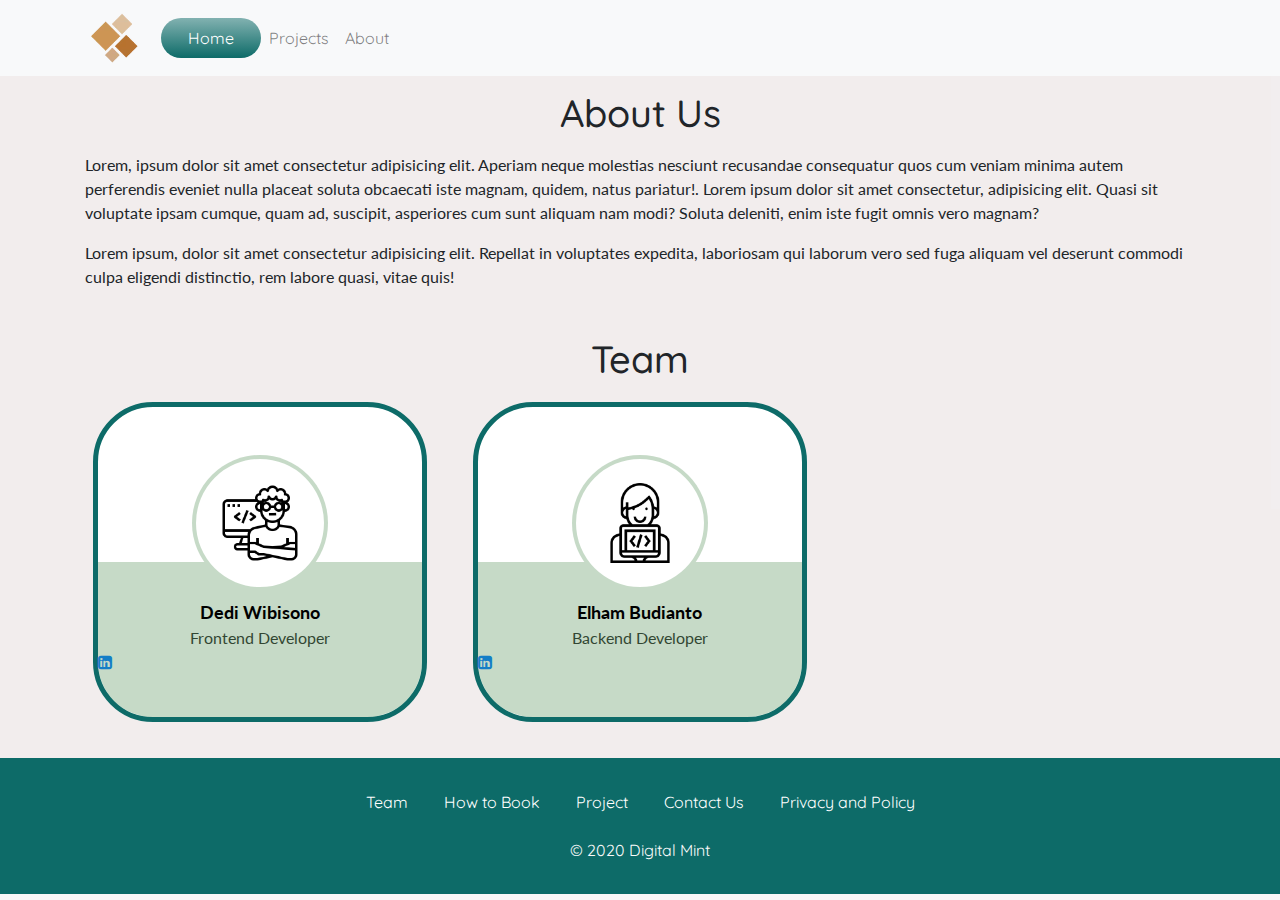
==== commit a3e23684: "Add files via upload" ====
--- a/about.html
+++ b/about.html
@@ -68,6 +68,12 @@
           <div class="ab-card__title">
             Frontend Developer
           </div>
+          <div class="ab-card__linkedin">
+          	<a href="https://www.linkedin.com/in/dedi-wibisono-a06400100/">
+              <i class="fa fa-linkedin-square" aria-hidden="true"></i>
+              <!-- alalall -->
+          	</a>
+          </div>
         </div>
       </div>
       <div class="col-md-4">
@@ -81,6 +87,12 @@
           </div>
           <div class="ab-card__title">
             Backend Developer
+          </div>
+          <div class="ab-card__linkedin">
+          	<a href="https://www.linkedin.com/in/elham-budianto-953b6716b/">
+              <i class="fa fa-linkedin-square" aria-hidden="true"></i>
+              <!-- alalall -->
+          	</a>
           </div>
         </div>
       </div>
--- a/assets/css/main.css
+++ b/assets/css/main.css
@@ -1,2 +1,2 @@
-@font-face{font-family:JosefinSans-Bold;src:url(../fonts/JosefinSans-Bold.eot);src:url(../fonts/JosefinSans-Bold.eot) format("embedded-opentype"),url(../fonts/JosefinSans-Bold.woff2) format("woff2"),url(../fonts/JosefinSans-Bold.woff) format("woff"),url(../fonts/JosefinSans-Bold.ttf) format("truetype"),url(../fonts/JosefinSans-Bold.svg#FuturaStdLight) format("svg")}@font-face{font-family:JosefinSans-Italic;src:url(../fonts/JosefinSans-Italic.eot);src:url(../fonts/JosefinSans-Italic.eot) format("embedded-opentype"),url(../fonts/JosefinSans-Italic.woff2) format("woff2"),url(../fonts/JosefinSans-Italic.woff) format("woff"),url(../fonts/JosefinSans-Italic.ttf) format("truetype"),url(../fonts/JosefinSans-Italic.svg#FuturaStdLight) format("svg")}@font-face{font-family:JosefinSans-Light;src:url(../fonts/JosefinSans-Light.eot);src:url(../fonts/JosefinSans-Light.eot) format("embedded-opentype"),url(../fonts/JosefinSans-Light.woff2) format("woff2"),url(../fonts/JosefinSans-Light.woff) format("woff"),url(../fonts/JosefinSans-Light.ttf) format("truetype"),url(../fonts/JosefinSans-Light.svg#FuturaStdLight) format("svg")}@font-face{font-family:JosefinSans-Regular;src:url(../fonts/JosefinSans-Regular.eot);src:url(../fonts/JosefinSans-Regular.eot) format("embedded-opentype"),url(../fonts/JosefinSans-Regular.woff2) format("woff2"),url(../fonts/JosefinSans-Regular.woff) format("woff"),url(../fonts/JosefinSans-Regular.ttf) format("truetype"),url(../fonts/JosefinSans-Regular.svg#FuturaStdLight) format("svg")}@font-face{font-family:JosefinSans-SemiBold;src:url(../fonts/JosefinSans-SemiBold.eot);src:url(../fonts/JosefinSans-SemiBold.eot) format("embedded-opentype"),url(../fonts/JosefinSans-SemiBold.woff2) format("woff2"),url(../fonts/JosefinSans-SemiBold.woff) format("woff"),url(../fonts/JosefinSans-SemiBold.ttf) format("truetype"),url(../fonts/JosefinSans-SemiBold.svg#FuturaStdLight) format("svg")}@font-face{font-family:JosefinSans-Thin;src:url(../fonts/JosefinSans-Thin.eot);src:url(../fonts/JosefinSans-Thin.eot) format("embedded-opentype"),url(../fonts/JosefinSans-Thin.woff2) format("woff2"),url(../fonts/JosefinSans-Thin.woff) format("woff"),url(../fonts/JosefinSans-Thin.ttf) format("truetype"),url(../fonts/JosefinSans-Thin.svg#FuturaStdLight) format("svg")}@font-face{font-family:JosefinSlab-Bold;src:url(../fonts/JosefinSlab-Bold.eot);src:url(../fonts/JosefinSlab-Bold.eot) format("embedded-opentype"),url(../fonts/JosefinSlab-Bold.woff2) format("woff2"),url(../fonts/JosefinSlab-Bold.woff) format("woff"),url(../fonts/JosefinSlab-Bold.ttf) format("truetype"),url(../fonts/JosefinSlab-Bold.svg#FuturaStdLight) format("svg")}@font-face{font-family:JosefinSlab-Italic;src:url(../fonts/JosefinSlab-Italic.eot);src:url(../fonts/JosefinSlab-Italic.eot) format("embedded-opentype"),url(../fonts/JosefinSlab-Italic.woff2) format("woff2"),url(../fonts/JosefinSlab-Italic.woff) format("woff"),url(../fonts/JosefinSlab-Italic.ttf) format("truetype"),url(../fonts/JosefinSlab-Italic.svg#FuturaStdLight) format("svg")}@font-face{font-family:JosefinSlab-Light;src:url(../fonts/JosefinSlab-Light.eot);src:url(../fonts/JosefinSlab-Light.eot) format("embedded-opentype"),url(../fonts/JosefinSlab-Light.woff2) format("woff2"),url(../fonts/JosefinSlab-Light.woff) format("woff"),url(../fonts/JosefinSlab-Light.ttf) format("truetype"),url(../fonts/JosefinSlab-Light.svg#FuturaStdLight) format("svg")}@font-face{font-family:JosefinSlab-Regular;src:url(../fonts/JosefinSlab-Regular.eot);src:url(../fonts/JosefinSlab-Regular.eot) format("embedded-opentype"),url(../fonts/JosefinSlab-Regular.woff2) format("woff2"),url(../fonts/JosefinSlab-Regular.woff) format("woff"),url(../fonts/JosefinSlab-Regular.ttf) format("truetype"),url(../fonts/JosefinSlab-Regular.svg#FuturaStdLight) format("svg")}@font-face{font-family:JosefinSlab-SemiBold;src:url(../fonts/JosefinSlab-SemiBold.eot);src:url(../fonts/JosefinSlab-SemiBold.eot) format("embedded-opentype"),url(../fonts/JosefinSlab-SemiBold.woff2) format("woff2"),url(../fonts/JosefinSlab-SemiBold.woff) format("woff"),url(../fonts/JosefinSlab-SemiBold.ttf) format("truetype"),url(../fonts/JosefinSlab-SemiBold.svg#FuturaStdLight) format("svg")}@font-face{font-family:JosefinSlab-Thin;src:url(../fonts/JosefinSlab-Thin.eot);src:url(../fonts/JosefinSlab-Thin.eot) format("embedded-opentype"),url(../fonts/JosefinSlab-Thin.woff2) format("woff2"),url(../fonts/JosefinSlab-Thin.woff) format("woff"),url(../fonts/JosefinSlab-Thin.ttf) format("truetype"),url(../fonts/JosefinSlab-Thin.svg#FuturaStdLight) format("svg")}.text-left{text-align:left!important}.text-center{text-align:center!important}.text-right{text-align:right!important}.test{background:green;color:#fff}.a{color:#000}body,html,main{background-color:rgba(235,229,230,.3);font-family:Lato,sans-serif}main{padding-top:75px}h2{font-family:Quicksand,sans-serif;font-size:38px}.first{padding:32px 0;background:url(../img/main-banner-bg.jpg)}.first h2{margin-bottom:24px;color:#0d6b68}.first .top-slick .col-md-3:focus{outline:0}.card{box-shadow:0 5px 10px 0 #bbb;margin:0 8px;position:relative}@media (max-width:767px){.card{margin-bottom:8px}}.card__title{background:rgba(13,107,104,.7);color:#fff;font-family:Quicksand,sans-serif;border:4px solid #fff;text-align:right;padding:16px;border-bottom:0;font-weight:400;font-size:20px}.card__square{height:32px;width:32px;background-color:#fff;position:absolute;z-index:9;top:52px;left:24px;transform:rotate(45deg)}.card__image{height:380px;position:relative;border:4px solid #fff}.card__image .layer{position:absolute;top:0;left:0;bottom:0;right:0;background:#000;opacity:.4}.card__image .border_{position:absolute;top:8px;z-index:7;left:8px;right:8px;bottom:8px;border:2px solid #fff}.card__image img{height:100%;width:100%;object-fit:cover}.card__button{color:#fff;position:absolute;right:24px;bottom:24px;border:1px solid;padding:4px 8px;border-radius:16px;font-size:12px;z-index:8;transition:.2s}.card__button:hover{color:#fff;outline:0;border-color:#0d6b68;background-color:#0d6b68;text-decoration:none}.card__button:focus{outline:0}.table td{border-top:1px solid rgba(0,0,0,0)}.table ul{margin:0;padding:0 16px}.offer{padding:32px 0;position:relative;background-color:#ebe5e6;z-index:9;overflow-y:hidden}.offer .abs-img{position:absolute;top:-60px;left:-30px;opacity:.1;width:200px;height:200px;z-index:1}.offer .abs-img img{width:100%;height:100%;object-fit:contain}.offer h2{margin-bottom:24px;color:#0d6b68}.offer__card{width:45%;margin:0 auto}.offer__card img{width:100%;height:100%;object-fit:contain}.offer__name{text-align:center;font-size:18px;margin:16px 0;font-weight:700;color:#212121}.working{position:relative;padding:32px 0}.working__content{height:100%;overflow-y:hidden}.working__content .card{padding:16px}.working__content .card .title{height:65px;overflow:hidden}.working__bg{position:absolute;bottom:0;right:-100px;overflow-y:hidden;width:400px;opacity:.3}.working__bg img{width:100%;height:100%;object-fit:contain;filter:grayscale(100%)}.working h2{color:#0d6b68}.biaya{padding:32px 0}.biaya label{margin-bottom:0}.biaya .border-red{background:#438644}.contact-us{padding:32px 0;background-color:#e0e0e0;position:relative}.contact-us .swing{position:absolute;top:50%;left:0;right:0;border-top-left-radius:30%;border-top-right-radius:30%;bottom:0;background-color:#c9c9c9}.contact-us h2{color:#fff}.contact-us h4{color:rgba(36,38,46,.8);font-size:20px;line-height:32px;font-family:Quicksand,sans-serif}.contact-us__card{padding:32px}.contact-us .line{height:3px;background-color:hsla(0,0%,100%,.5);width:80px;margin:16px 0}.contact-us .detail{display:block}.contact-us .what{color:hsla(0,0%,100%,.4);display:inline-block;width:30px}.contact-us .bold-text{display:inline-block;color:#fff;font-size:18px;margin-bottom:16px}.contact-us .left-side{background-color:#0d6b68;border-radius:16px 0 0 16px}@media (max-width:767px){.contact-us .left-side{border-radius:0}}.contact-us .right-side{background-color:#fff;border-radius:0 16px 16px 0}@media (max-width:767px){.contact-us .right-side{border-radius:0}}.contact-us .right-side .bold-text{color:#000}.contact-us .send-button{background:#0d6b68;border-radius:50%;width:56px;height:56px;position:absolute;bottom:0;text-align:center}@media (max-width:767px){.contact-us .send-button{position:relative}}.contact-us .send-button i{color:#fff;text-align:center;font-size:20px;line-height:40px}.contact-us label{color:#afb0b6}.form-control{border:1px solid rgba(0,0,0,0);border-bottom-color:#bbb}.form-control:focus{box-shadow:none;outline:0;border:1px solid rgba(0,0,0,0);border-bottom:2px solid #0d6b68}footer{background:#0d6b68;color:#fafafa;padding:32px;font-family:Quicksand,sans-serif}footer a{margin:16px}footer a,footer a:hover{color:#fff}.modal-dialog{max-width:800px}@media (max-width:767px){.modal-dialog{max-width:100%}}.modal-header{border-bottom:1px solid rgba(0,0,0,0)}.modal-footer{border-top:1px solid rgba(0,0,0,0)}.modal-title{font-family:Quicksand,sans-serif}.modal-content{height:480px;background:#ebe5e6;padding:16px 36px}.modal-body{height:320px;padding:0;color:#fff;overflow-y:scroll}.modal-body::-webkit-scrollbar-track{border-radius:10px;background-color:#f5f5f5}.modal-body::-webkit-scrollbar{width:6px;background-color:#f5f5f5}.modal-body::-webkit-scrollbar-thumb{border-radius:10px;background:#0d6b68}.modal-body__image{height:100%;padding-right:16px}.modal-body__image img{width:100%;height:100%;object-fit:cover}.modal-body__desc{overflow-x:hidden}.projects-modal .modal-body{color:#000}.projects-modal .btn-secondary{background-color:#0d6b68}.projects-modal .all{display:block;margin:24px 0}.projects-modal .all .img{width:33%;display:inline-block;height:100%}.projects-modal .all .img img{width:100%;height:100%;object-fit:contain}a .button-nice{background:#0d6b68;width:180px;display:block;margin:0 auto;border-radius:40px;position:relative;padding:8px}a .button-nice:hover{opacity:.8}a .button-nice .fafa{position:absolute;right:-4px;top:0;bottom:0;width:40px;height:40px;border-radius:40px;border:2px solid #0d6b68;background-color:#fff}a .button-nice .fafa i{color:#0d6b68;font-size:18px;padding:11px 0}a .button-nice .check{display:inline-block;color:#fff;font-family:Quicksand;padding-left:12px}.modal-footer{justify-content:center}.projects .card{padding:24px;position:relative;height:185px;box-shadow:0 0 30px hsla(0,0%,9%,.15)}.projects .card__img{width:60px;height:60px;margin:0 auto}.projects .card__img img{width:100%;height:100%;object-fit:cover}.projects .card .details{display:block;padding:8px;background-color:#f4f4f4;position:absolute;left:0;right:0;bottom:16px;height:60px}.projects .card .details__title{display:inline-block;font-weight:700;font-family:Quicksand;width:68%;vertical-align:middle}.projects .card .details__price{display:inline-block;color:#0d6b68;text-align:right;width:30%}.projects .card .see{position:absolute;right:12px;cursor:pointer;top:8px;width:25px;height:25px;background:#fafafa;border-radius:50%;transition:.3s}.projects .card .see:hover{background-color:#0d6b68;color:#fff}.projects .card .see i{text-align:center;color:#0d6b68;font-size:16px;padding:1px 6px}.projects .card .see i:hover{color:#fff}.nav{overflow-x:hidden}.nav-item.active a{color:#fff!important;background:linear-gradient(180deg,rgba(13,107,104,.5),#0d6b68);padding:8px;width:100px;border-radius:25px;text-align:center}.navbar{font-family:Quicksand,sans-serif}.navbar-brand{width:60px;height:60px}.navbar-brand img{width:100%;height:100%;object-fit:contain}@media (max-width:767px){.navbar-brand{width:40px;height:40px}}.bg-sprite{background:url(/assets/img/css_sprites.png);background-size:104px 104px}.bg-grey{background-color:grey}.bg-white{background-color:#fff}.bg-softblue{background-color:#f0f8ff}.bg-tomato{background-color:tomato}.bg-silver{background:linear-gradient(180deg,#fff,#fafafa)}.bg-silver1{background-color:#eceff1}.bg-silver2{background-color:#cfd8dc}.bg-silver3{background-color:#b0bec5}.color-blue1{color:#e3f2fd}.color-blue2{color:#bbdefb}.color-blue3{color:#90caf9}.color-blue4{color:#64b5f6}.color-blue5{color:#42a5f5}.color-blue{color:#2196f3}.color-blue6{color:#1e88e5}.color-blue7{color:#1976d2}.color-blue8{color:#1565c0}.color-blue9{color:#0d47a1}.font-bold{font-weight:700}.font-12{font-size:12px}.font-16{font-size:16px}.font-24{font-size:24px}.font-28{font-size:28px}.font-48{font-size:48px}.font-52{font-size:52px}.timeline{width:800px;overflow-x:hidden;padding:30px 20px}@media (max-width:767px){.timeline{width:100%;overflow-x:hidden;padding:30px 5px 30px 10px}}.timeline ul{list-style-type:none;border-left:2px solid #094a68;padding:10px 5px}.timeline ul li{padding:20px;position:relative;cursor:pointer;transition:.5s}.timeline ul li:before{position:absolute;content:"";width:10px;height:10px;background-color:#34ace0;border-radius:50%;left:-11px;top:28px;transition:.5s}.timeline ul li:hover{background-color:#e8f5e9}.timeline ul li:hover:before{background-color:#2196f3;box-shadow:0 0 10px 2px #2196f3}.timeline ul li span{display:inline-block;background-color:#bbdefb;border-radius:25px;padding:4px 12px;font-size:15px;text-align:center}.timeline ul li .content h3{color:#34ace0;font-size:17px;padding-top:5px}@media (max-width:767px){.timeline ul li .content h3{color:#34ace0;font-size:15px}}.timeline ul li .content p{padding:5px 0 15px;font-size:15px}.slick-next,.slick-prev{position:absolute;top:50%;box-shadow:2px 0 10px 2px #bbb;border-radius:100%;z-index:1;width:60px;height:60px}.slick-next,.slick-next:focus,.slick-next:hover,.slick-prev,.slick-prev:focus,.slick-prev:hover{background-color:#fff;opacity:.75}.slick-next:before,.slick-prev:before{font-family:FontAwesome;color:#cb0024;padding:24px;font-size:24px}.slick-prev:before{content:"\f053";position:relative;left:-8px}.slick-next:before{content:"\f054"}.btn-port{outline:none;border-color:#fff;box-shadow:none}.icon{display:block}.icon a{display:inline-block;color:#000!important}body,section{overflow-x:hidden;box-sizing:border-box}.homepage .slide img{width:100%}.homepage .collect__skill{height:240px;position:relative}.homepage .collect__skill .center-opt{position:absolute;top:50%;left:50%;transform:translate(-50%,-50%)}.homepage .icon a{margin:0 4px}.homepage .icon a .fa-linkedin-square:hover{color:#0073b1}.homepage .icon a .fa-whatsapp:hover{color:#53c373}.homepage .icon a .fa-envelope:hover{color:#e53935}.homepage .icon a .fa-skype:hover{color:#0078ca}.homepage .icon a .fa-github:hover{color:grey}.homepage .js{background-position:0 0}
+@font-face{font-family:JosefinSans-Bold;src:url(../fonts/JosefinSans-Bold.eot);src:url(../fonts/JosefinSans-Bold.eot) format("embedded-opentype"),url(../fonts/JosefinSans-Bold.woff2) format("woff2"),url(../fonts/JosefinSans-Bold.woff) format("woff"),url(../fonts/JosefinSans-Bold.ttf) format("truetype"),url(../fonts/JosefinSans-Bold.svg#FuturaStdLight) format("svg")}@font-face{font-family:JosefinSans-Italic;src:url(../fonts/JosefinSans-Italic.eot);src:url(../fonts/JosefinSans-Italic.eot) format("embedded-opentype"),url(../fonts/JosefinSans-Italic.woff2) format("woff2"),url(../fonts/JosefinSans-Italic.woff) format("woff"),url(../fonts/JosefinSans-Italic.ttf) format("truetype"),url(../fonts/JosefinSans-Italic.svg#FuturaStdLight) format("svg")}@font-face{font-family:JosefinSans-Light;src:url(../fonts/JosefinSans-Light.eot);src:url(../fonts/JosefinSans-Light.eot) format("embedded-opentype"),url(../fonts/JosefinSans-Light.woff2) format("woff2"),url(../fonts/JosefinSans-Light.woff) format("woff"),url(../fonts/JosefinSans-Light.ttf) format("truetype"),url(../fonts/JosefinSans-Light.svg#FuturaStdLight) format("svg")}@font-face{font-family:JosefinSans-Regular;src:url(../fonts/JosefinSans-Regular.eot);src:url(../fonts/JosefinSans-Regular.eot) format("embedded-opentype"),url(../fonts/JosefinSans-Regular.woff2) format("woff2"),url(../fonts/JosefinSans-Regular.woff) format("woff"),url(../fonts/JosefinSans-Regular.ttf) format("truetype"),url(../fonts/JosefinSans-Regular.svg#FuturaStdLight) format("svg")}@font-face{font-family:JosefinSans-SemiBold;src:url(../fonts/JosefinSans-SemiBold.eot);src:url(../fonts/JosefinSans-SemiBold.eot) format("embedded-opentype"),url(../fonts/JosefinSans-SemiBold.woff2) format("woff2"),url(../fonts/JosefinSans-SemiBold.woff) format("woff"),url(../fonts/JosefinSans-SemiBold.ttf) format("truetype"),url(../fonts/JosefinSans-SemiBold.svg#FuturaStdLight) format("svg")}@font-face{font-family:JosefinSans-Thin;src:url(../fonts/JosefinSans-Thin.eot);src:url(../fonts/JosefinSans-Thin.eot) format("embedded-opentype"),url(../fonts/JosefinSans-Thin.woff2) format("woff2"),url(../fonts/JosefinSans-Thin.woff) format("woff"),url(../fonts/JosefinSans-Thin.ttf) format("truetype"),url(../fonts/JosefinSans-Thin.svg#FuturaStdLight) format("svg")}@font-face{font-family:JosefinSlab-Bold;src:url(../fonts/JosefinSlab-Bold.eot);src:url(../fonts/JosefinSlab-Bold.eot) format("embedded-opentype"),url(../fonts/JosefinSlab-Bold.woff2) format("woff2"),url(../fonts/JosefinSlab-Bold.woff) format("woff"),url(../fonts/JosefinSlab-Bold.ttf) format("truetype"),url(../fonts/JosefinSlab-Bold.svg#FuturaStdLight) format("svg")}@font-face{font-family:JosefinSlab-Italic;src:url(../fonts/JosefinSlab-Italic.eot);src:url(../fonts/JosefinSlab-Italic.eot) format("embedded-opentype"),url(../fonts/JosefinSlab-Italic.woff2) format("woff2"),url(../fonts/JosefinSlab-Italic.woff) format("woff"),url(../fonts/JosefinSlab-Italic.ttf) format("truetype"),url(../fonts/JosefinSlab-Italic.svg#FuturaStdLight) format("svg")}@font-face{font-family:JosefinSlab-Light;src:url(../fonts/JosefinSlab-Light.eot);src:url(../fonts/JosefinSlab-Light.eot) format("embedded-opentype"),url(../fonts/JosefinSlab-Light.woff2) format("woff2"),url(../fonts/JosefinSlab-Light.woff) format("woff"),url(../fonts/JosefinSlab-Light.ttf) format("truetype"),url(../fonts/JosefinSlab-Light.svg#FuturaStdLight) format("svg")}@font-face{font-family:JosefinSlab-Regular;src:url(../fonts/JosefinSlab-Regular.eot);src:url(../fonts/JosefinSlab-Regular.eot) format("embedded-opentype"),url(../fonts/JosefinSlab-Regular.woff2) format("woff2"),url(../fonts/JosefinSlab-Regular.woff) format("woff"),url(../fonts/JosefinSlab-Regular.ttf) format("truetype"),url(../fonts/JosefinSlab-Regular.svg#FuturaStdLight) format("svg")}@font-face{font-family:JosefinSlab-SemiBold;src:url(../fonts/JosefinSlab-SemiBold.eot);src:url(../fonts/JosefinSlab-SemiBold.eot) format("embedded-opentype"),url(../fonts/JosefinSlab-SemiBold.woff2) format("woff2"),url(../fonts/JosefinSlab-SemiBold.woff) format("woff"),url(../fonts/JosefinSlab-SemiBold.ttf) format("truetype"),url(../fonts/JosefinSlab-SemiBold.svg#FuturaStdLight) format("svg")}@font-face{font-family:JosefinSlab-Thin;src:url(../fonts/JosefinSlab-Thin.eot);src:url(../fonts/JosefinSlab-Thin.eot) format("embedded-opentype"),url(../fonts/JosefinSlab-Thin.woff2) format("woff2"),url(../fonts/JosefinSlab-Thin.woff) format("woff"),url(../fonts/JosefinSlab-Thin.ttf) format("truetype"),url(../fonts/JosefinSlab-Thin.svg#FuturaStdLight) format("svg")}.text-left{text-align:left!important}.text-center{text-align:center!important}.text-right{text-align:right!important}.test{background:green;color:#fff}.a{color:#000}body,html,main{background-color:rgba(235,229,230,.3);font-family:Lato,sans-serif}main{padding-top:75px}h2{font-family:Quicksand,sans-serif;font-size:38px}.first{padding:32px 0;background:url(../img/main-banner-bg.jpg)}.first h2{margin-bottom:24px;color:#0d6b68}.first .top-slick .col-md-3:focus{outline:0}.card{box-shadow:0 5px 10px 0 #bbb;margin:0 8px;position:relative}@media (max-width:767px){.card{margin-bottom:8px}}.card__title{background:rgba(13,107,104,.7);color:#fff;font-family:Quicksand,sans-serif;border:4px solid #fff;text-align:right;padding:16px;border-bottom:0;font-weight:400;font-size:20px}.card__square{height:32px;width:32px;background-color:#fff;position:absolute;z-index:9;top:52px;left:24px;transform:rotate(45deg)}.card__image{height:380px;position:relative;border:4px solid #fff}.card__image .layer{position:absolute;top:0;left:0;bottom:0;right:0;background:#000;opacity:.4}.card__image .border_{position:absolute;top:8px;z-index:7;left:8px;right:8px;bottom:8px;border:2px solid #fff}.card__image img{height:100%;width:100%;object-fit:cover}.card__button{color:#fff;position:absolute;right:24px;bottom:24px;border:1px solid;padding:4px 8px;border-radius:16px;font-size:12px;z-index:8;transition:.2s}.card__button:hover{color:#fff;outline:0;border-color:#0d6b68;background-color:#0d6b68;text-decoration:none}.card__button:focus{outline:0}.table td{border-top:1px solid rgba(0,0,0,0)}.table ul{margin:0;padding:0 16px}.offer{padding:32px 0;position:relative;background-color:#ebe5e6;z-index:9;overflow-y:hidden}.offer .abs-img{position:absolute;top:-60px;left:-30px;opacity:.1;width:200px;height:200px;z-index:1}.offer .abs-img img{width:100%;height:100%;object-fit:contain}.offer h2{margin-bottom:24px;color:#0d6b68}.offer__card{width:45%;margin:0 auto}.offer__card img{width:100%;height:100%;object-fit:contain}.offer__name{text-align:center;font-size:18px;margin:16px 0;font-weight:700;color:#212121}.working{position:relative;padding:32px 0}.working__content{height:100%;overflow-y:hidden}.working__content .card{padding:16px}.working__content .card .title{height:65px;overflow:hidden}.working__bg{position:absolute;bottom:0;right:-100px;overflow-y:hidden;width:400px;opacity:.3}.working__bg img{width:100%;height:100%;object-fit:contain;filter:grayscale(100%)}.working h2{color:#0d6b68}.biaya{padding:32px 0}.biaya label{margin-bottom:0}.biaya .border-red{background:#438644}.contact-us{padding:32px 0;background-color:#e0e0e0;position:relative}.contact-us .swing{position:absolute;top:50%;left:0;right:0;border-top-left-radius:30%;border-top-right-radius:30%;bottom:0;background-color:#c9c9c9}.contact-us h2{color:#fff}.contact-us h4{color:rgba(36,38,46,.8);font-size:20px;line-height:32px;font-family:Quicksand,sans-serif}.contact-us__card{padding:32px}.contact-us .line{height:3px;background-color:hsla(0,0%,100%,.5);width:80px;margin:16px 0}.contact-us .detail{display:block}.contact-us .what{color:hsla(0,0%,100%,.4);display:inline-block;width:30px}.contact-us .bold-text{display:inline-block;color:#fff;font-size:18px;margin-bottom:16px}.contact-us .left-side{background-color:#0d6b68;border-radius:16px 0 0 16px}@media (max-width:767px){.contact-us .left-side{border-radius:0}}.contact-us .right-side{background-color:#fff;border-radius:0 16px 16px 0}@media (max-width:767px){.contact-us .right-side{border-radius:0}}.contact-us .right-side .bold-text{color:#000}.contact-us .send-button{background:#0d6b68;border-radius:50%;width:56px;height:56px;position:absolute;bottom:0;text-align:center}@media (max-width:767px){.contact-us .send-button{position:relative}}.contact-us .send-button i{color:#fff;text-align:center;font-size:20px;line-height:40px}.contact-us label{color:#afb0b6}.form-control{border:1px solid rgba(0,0,0,0);border-bottom-color:#bbb}.form-control:focus{box-shadow:none;outline:0;border:1px solid rgba(0,0,0,0);border-bottom:2px solid #0d6b68}footer{background:#0d6b68;color:#fafafa;padding:32px;font-family:Quicksand,sans-serif}footer a{margin:16px}footer a,footer a:hover{color:#fff}.modal-dialog{max-width:800px}@media (max-width:767px){.modal-dialog{max-width:100%}}.modal-header{border-bottom:1px solid rgba(0,0,0,0)}.modal-footer{border-top:1px solid rgba(0,0,0,0)}.modal-title{font-family:Quicksand,sans-serif}.modal-content{height:480px;background:#ebe5e6;padding:16px 36px}.modal-body{height:320px;padding:0;color:#fff;overflow-y:scroll}.modal-body::-webkit-scrollbar-track{border-radius:10px;background-color:#f5f5f5}.modal-body::-webkit-scrollbar{width:6px;background-color:#f5f5f5}.modal-body::-webkit-scrollbar-thumb{border-radius:10px;background:#0d6b68}.modal-body__image{height:100%;padding-right:16px}.modal-body__image img{width:100%;height:100%;object-fit:cover}.modal-body__desc{overflow-x:hidden}.projects-modal .modal-body{color:#000}.projects-modal .btn-secondary{background-color:#0d6b68}.projects-modal .all{display:block;margin:24px 0}.projects-modal .all .img{width:33%;display:inline-block;height:100%}.projects-modal .all .img img{width:100%;height:100%;object-fit:contain}a .button-nice{background:#0d6b68;width:180px;display:block;margin:0 auto;border-radius:40px;position:relative;padding:8px}a .button-nice:hover{opacity:.8}a .button-nice .fafa{position:absolute;right:-4px;top:0;bottom:0;width:40px;height:40px;border-radius:40px;border:2px solid #0d6b68;background-color:#fff}a .button-nice .fafa i{color:#0d6b68;font-size:18px;padding:11px 0}a .button-nice .check{display:inline-block;color:#fff;font-family:Quicksand;padding-left:12px}.modal-footer{justify-content:center}.projects .card{padding:24px;position:relative;height:185px;box-shadow:0 0 30px hsla(0,0%,9%,.15)}.projects .card__img{width:60px;height:60px;margin:0 auto}.projects .card__img img{width:100%;height:100%;object-fit:cover}.projects .card .details{display:block;padding:8px;background-color:#f4f4f4;position:absolute;left:0;right:0;bottom:16px;height:60px}.projects .card .details__title{display:inline-block;font-weight:700;font-family:Quicksand;width:68%;vertical-align:middle}.projects .card .details__price{display:inline-block;color:#0d6b68;text-align:right;width:30%}.projects .card .see{position:absolute;right:12px;cursor:pointer;top:8px;width:25px;height:25px;background:#fafafa;border-radius:50%;transition:.3s}.projects .card .see:hover{background-color:#0d6b68;color:#fff}.projects .card .see i{text-align:center;color:#0d6b68;font-size:16px;padding:1px 6px}.projects .card .see i:hover{color:#fff}.about-us .ab-card{border:5px solid #0d6b68;height:320px;background-color:#fff;position:relative;border-radius:60px;z-index:2;margin:12px 8px}.about-us .ab-card .bg-line{position:absolute;top:50%;bottom:0;left:0;right:0;border-radius:0 0 55px 55px;opacity:.3;z-index:1;background-color:#438644}.about-us .ab-card__img{width:136px;border:4px solid rgba(67,134,68,.3);padding:24px;background-color:#fff;position:relative;z-index:2;border-radius:50%;height:136px;margin:48px auto 8px}.about-us .ab-card__img img{width:100%;height:100%;object-fit:cover}.about-us .ab-card__name{text-align:center;position:relative;z-index:2;margin:8px auto 0;font-size:18px;color:#000;font-weight:700}.about-us .ab-card__title{color:#2c2c2c;text-align:center}.nav{overflow-x:hidden}.nav-item.active a{color:#fff!important;background:linear-gradient(180deg,rgba(13,107,104,.5),#0d6b68);padding:8px;width:100px;border-radius:25px;text-align:center}.navbar{font-family:Quicksand,sans-serif}.navbar-brand{width:60px;height:60px}.navbar-brand img{width:100%;height:100%;object-fit:contain}@media (max-width:767px){.navbar-brand{width:40px;height:40px}}.bg-sprite{background:url(/assets/img/css_sprites.png);background-size:104px 104px}.bg-grey{background-color:grey}.bg-white{background-color:#fff}.bg-softblue{background-color:#f0f8ff}.bg-tomato{background-color:tomato}.bg-silver{background:linear-gradient(180deg,#fff,#fafafa)}.bg-silver1{background-color:#eceff1}.bg-silver2{background-color:#cfd8dc}.bg-silver3{background-color:#b0bec5}.color-blue1{color:#e3f2fd}.color-blue2{color:#bbdefb}.color-blue3{color:#90caf9}.color-blue4{color:#64b5f6}.color-blue5{color:#42a5f5}.color-blue{color:#2196f3}.color-blue6{color:#1e88e5}.color-blue7{color:#1976d2}.color-blue8{color:#1565c0}.color-blue9{color:#0d47a1}.font-bold{font-weight:700}.font-12{font-size:12px}.font-16{font-size:16px}.font-24{font-size:24px}.font-28{font-size:28px}.font-48{font-size:48px}.font-52{font-size:52px}.timeline{width:800px;overflow-x:hidden;padding:30px 20px}@media (max-width:767px){.timeline{width:100%;overflow-x:hidden;padding:30px 5px 30px 10px}}.timeline ul{list-style-type:none;border-left:2px solid #094a68;padding:10px 5px}.timeline ul li{padding:20px;position:relative;cursor:pointer;transition:.5s}.timeline ul li:before{position:absolute;content:"";width:10px;height:10px;background-color:#34ace0;border-radius:50%;left:-11px;top:28px;transition:.5s}.timeline ul li:hover{background-color:#e8f5e9}.timeline ul li:hover:before{background-color:#2196f3;box-shadow:0 0 10px 2px #2196f3}.timeline ul li span{display:inline-block;background-color:#bbdefb;border-radius:25px;padding:4px 12px;font-size:15px;text-align:center}.timeline ul li .content h3{color:#34ace0;font-size:17px;padding-top:5px}@media (max-width:767px){.timeline ul li .content h3{color:#34ace0;font-size:15px}}.timeline ul li .content p{padding:5px 0 15px;font-size:15px}.slick-next,.slick-prev{position:absolute;top:50%;box-shadow:2px 0 10px 2px #bbb;border-radius:100%;z-index:1;width:60px;height:60px}.slick-next,.slick-next:focus,.slick-next:hover,.slick-prev,.slick-prev:focus,.slick-prev:hover{background-color:#fff;opacity:.75}.slick-next:before,.slick-prev:before{font-family:FontAwesome;color:#cb0024;padding:24px;font-size:24px}.slick-prev:before{content:"\f053";position:relative;left:-8px}.slick-next:before{content:"\f054"}.btn-port{outline:none;border-color:#fff;box-shadow:none}.icon{display:block}.icon a{display:inline-block;color:#000!important}body,section{overflow-x:hidden;box-sizing:border-box}.homepage .slide img{width:100%}.homepage .collect__skill{height:240px;position:relative}.homepage .collect__skill .center-opt{position:absolute;top:50%;left:50%;transform:translate(-50%,-50%)}.homepage .icon a{margin:0 4px}.homepage .icon a .fa-linkedin-square:hover{color:#0073b1}.homepage .icon a .fa-whatsapp:hover{color:#53c373}.homepage .icon a .fa-envelope:hover{color:#e53935}.homepage .icon a .fa-skype:hover{color:#0078ca}.homepage .icon a .fa-github:hover{color:grey}.homepage .js{background-position:0 0}
 /*# sourceMappingURL=maps/main.css.map */
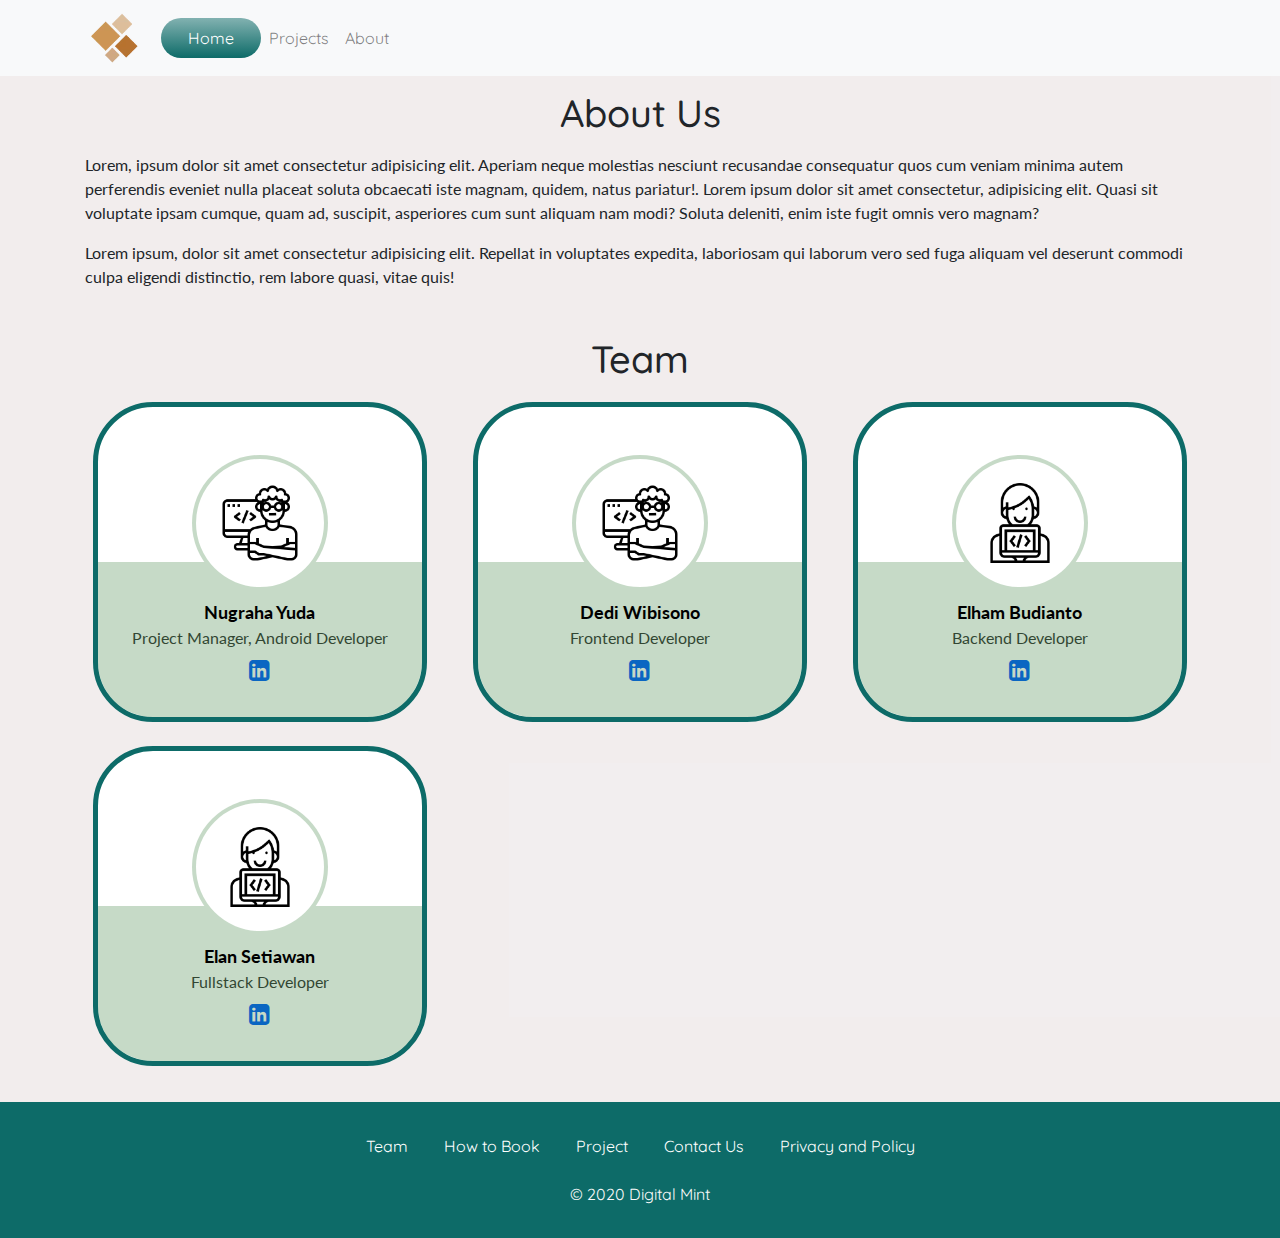
==== commit 67918e79: "Add files via upload" ====
--- a/about.html
+++ b/about.html
@@ -63,6 +63,26 @@
             <img src="assets/img/programmer.png" alt="">
           </div>
           <div class="ab-card__name">
+            Nugraha Yuda
+          </div>
+          <div class="ab-card__title">
+            Project Manager, Android Developer
+          </div>
+          <div class="ab-card__linkedin">
+          	<a href="https://www.linkedin.com/in/nugraha-yuda-perdana-7480b251/">
+              <i class="fa fa-linkedin-square" aria-hidden="true"></i>
+              <!-- alalall -->
+          	</a>
+          </div>
+        </div>
+      </div>
+      <div class="col-md-4">
+        <div class="ab-card">
+          <div class="bg-line"></div>
+          <div class="ab-card__img">
+            <img src="assets/img/programmer.png" alt="">
+          </div>
+          <div class="ab-card__name">
             Dedi Wibisono
           </div>
           <div class="ab-card__title">
@@ -90,6 +110,26 @@
           </div>
           <div class="ab-card__linkedin">
           	<a href="https://www.linkedin.com/in/elham-budianto-953b6716b/">
+              <i class="fa fa-linkedin-square" aria-hidden="true"></i>
+              <!-- alalall -->
+          	</a>
+          </div>
+        </div>
+      </div>
+      <div class="col-md-4">
+        <div class="ab-card">
+          <div class="bg-line"></div>
+          <div class="ab-card__img">
+            <img src="assets/img/programmer_2.png" alt="">
+          </div>
+          <div class="ab-card__name">
+            Elan Setiawan
+          </div>
+          <div class="ab-card__title">
+            Fullstack Developer
+          </div>
+          <div class="ab-card__linkedin">
+          	<a href="https://www.linkedin.com/in/elan-setiawan-767144104/">
               <i class="fa fa-linkedin-square" aria-hidden="true"></i>
               <!-- alalall -->
           	</a>
--- a/assets/css/main.css
+++ b/assets/css/main.css
@@ -1,2 +1,2 @@
-@font-face{font-family:JosefinSans-Bold;src:url(../fonts/JosefinSans-Bold.eot);src:url(../fonts/JosefinSans-Bold.eot) format("embedded-opentype"),url(../fonts/JosefinSans-Bold.woff2) format("woff2"),url(../fonts/JosefinSans-Bold.woff) format("woff"),url(../fonts/JosefinSans-Bold.ttf) format("truetype"),url(../fonts/JosefinSans-Bold.svg#FuturaStdLight) format("svg")}@font-face{font-family:JosefinSans-Italic;src:url(../fonts/JosefinSans-Italic.eot);src:url(../fonts/JosefinSans-Italic.eot) format("embedded-opentype"),url(../fonts/JosefinSans-Italic.woff2) format("woff2"),url(../fonts/JosefinSans-Italic.woff) format("woff"),url(../fonts/JosefinSans-Italic.ttf) format("truetype"),url(../fonts/JosefinSans-Italic.svg#FuturaStdLight) format("svg")}@font-face{font-family:JosefinSans-Light;src:url(../fonts/JosefinSans-Light.eot);src:url(../fonts/JosefinSans-Light.eot) format("embedded-opentype"),url(../fonts/JosefinSans-Light.woff2) format("woff2"),url(../fonts/JosefinSans-Light.woff) format("woff"),url(../fonts/JosefinSans-Light.ttf) format("truetype"),url(../fonts/JosefinSans-Light.svg#FuturaStdLight) format("svg")}@font-face{font-family:JosefinSans-Regular;src:url(../fonts/JosefinSans-Regular.eot);src:url(../fonts/JosefinSans-Regular.eot) format("embedded-opentype"),url(../fonts/JosefinSans-Regular.woff2) format("woff2"),url(../fonts/JosefinSans-Regular.woff) format("woff"),url(../fonts/JosefinSans-Regular.ttf) format("truetype"),url(../fonts/JosefinSans-Regular.svg#FuturaStdLight) format("svg")}@font-face{font-family:JosefinSans-SemiBold;src:url(../fonts/JosefinSans-SemiBold.eot);src:url(../fonts/JosefinSans-SemiBold.eot) format("embedded-opentype"),url(../fonts/JosefinSans-SemiBold.woff2) format("woff2"),url(../fonts/JosefinSans-SemiBold.woff) format("woff"),url(../fonts/JosefinSans-SemiBold.ttf) format("truetype"),url(../fonts/JosefinSans-SemiBold.svg#FuturaStdLight) format("svg")}@font-face{font-family:JosefinSans-Thin;src:url(../fonts/JosefinSans-Thin.eot);src:url(../fonts/JosefinSans-Thin.eot) format("embedded-opentype"),url(../fonts/JosefinSans-Thin.woff2) format("woff2"),url(../fonts/JosefinSans-Thin.woff) format("woff"),url(../fonts/JosefinSans-Thin.ttf) format("truetype"),url(../fonts/JosefinSans-Thin.svg#FuturaStdLight) format("svg")}@font-face{font-family:JosefinSlab-Bold;src:url(../fonts/JosefinSlab-Bold.eot);src:url(../fonts/JosefinSlab-Bold.eot) format("embedded-opentype"),url(../fonts/JosefinSlab-Bold.woff2) format("woff2"),url(../fonts/JosefinSlab-Bold.woff) format("woff"),url(../fonts/JosefinSlab-Bold.ttf) format("truetype"),url(../fonts/JosefinSlab-Bold.svg#FuturaStdLight) format("svg")}@font-face{font-family:JosefinSlab-Italic;src:url(../fonts/JosefinSlab-Italic.eot);src:url(../fonts/JosefinSlab-Italic.eot) format("embedded-opentype"),url(../fonts/JosefinSlab-Italic.woff2) format("woff2"),url(../fonts/JosefinSlab-Italic.woff) format("woff"),url(../fonts/JosefinSlab-Italic.ttf) format("truetype"),url(../fonts/JosefinSlab-Italic.svg#FuturaStdLight) format("svg")}@font-face{font-family:JosefinSlab-Light;src:url(../fonts/JosefinSlab-Light.eot);src:url(../fonts/JosefinSlab-Light.eot) format("embedded-opentype"),url(../fonts/JosefinSlab-Light.woff2) format("woff2"),url(../fonts/JosefinSlab-Light.woff) format("woff"),url(../fonts/JosefinSlab-Light.ttf) format("truetype"),url(../fonts/JosefinSlab-Light.svg#FuturaStdLight) format("svg")}@font-face{font-family:JosefinSlab-Regular;src:url(../fonts/JosefinSlab-Regular.eot);src:url(../fonts/JosefinSlab-Regular.eot) format("embedded-opentype"),url(../fonts/JosefinSlab-Regular.woff2) format("woff2"),url(../fonts/JosefinSlab-Regular.woff) format("woff"),url(../fonts/JosefinSlab-Regular.ttf) format("truetype"),url(../fonts/JosefinSlab-Regular.svg#FuturaStdLight) format("svg")}@font-face{font-family:JosefinSlab-SemiBold;src:url(../fonts/JosefinSlab-SemiBold.eot);src:url(../fonts/JosefinSlab-SemiBold.eot) format("embedded-opentype"),url(../fonts/JosefinSlab-SemiBold.woff2) format("woff2"),url(../fonts/JosefinSlab-SemiBold.woff) format("woff"),url(../fonts/JosefinSlab-SemiBold.ttf) format("truetype"),url(../fonts/JosefinSlab-SemiBold.svg#FuturaStdLight) format("svg")}@font-face{font-family:JosefinSlab-Thin;src:url(../fonts/JosefinSlab-Thin.eot);src:url(../fonts/JosefinSlab-Thin.eot) format("embedded-opentype"),url(../fonts/JosefinSlab-Thin.woff2) format("woff2"),url(../fonts/JosefinSlab-Thin.woff) format("woff"),url(../fonts/JosefinSlab-Thin.ttf) format("truetype"),url(../fonts/JosefinSlab-Thin.svg#FuturaStdLight) format("svg")}.text-left{text-align:left!important}.text-center{text-align:center!important}.text-right{text-align:right!important}.test{background:green;color:#fff}.a{color:#000}body,html,main{background-color:rgba(235,229,230,.3);font-family:Lato,sans-serif}main{padding-top:75px}h2{font-family:Quicksand,sans-serif;font-size:38px}.first{padding:32px 0;background:url(../img/main-banner-bg.jpg)}.first h2{margin-bottom:24px;color:#0d6b68}.first .top-slick .col-md-3:focus{outline:0}.card{box-shadow:0 5px 10px 0 #bbb;margin:0 8px;position:relative}@media (max-width:767px){.card{margin-bottom:8px}}.card__title{background:rgba(13,107,104,.7);color:#fff;font-family:Quicksand,sans-serif;border:4px solid #fff;text-align:right;padding:16px;border-bottom:0;font-weight:400;font-size:20px}.card__square{height:32px;width:32px;background-color:#fff;position:absolute;z-index:9;top:52px;left:24px;transform:rotate(45deg)}.card__image{height:380px;position:relative;border:4px solid #fff}.card__image .layer{position:absolute;top:0;left:0;bottom:0;right:0;background:#000;opacity:.4}.card__image .border_{position:absolute;top:8px;z-index:7;left:8px;right:8px;bottom:8px;border:2px solid #fff}.card__image img{height:100%;width:100%;object-fit:cover}.card__button{color:#fff;position:absolute;right:24px;bottom:24px;border:1px solid;padding:4px 8px;border-radius:16px;font-size:12px;z-index:8;transition:.2s}.card__button:hover{color:#fff;outline:0;border-color:#0d6b68;background-color:#0d6b68;text-decoration:none}.card__button:focus{outline:0}.table td{border-top:1px solid rgba(0,0,0,0)}.table ul{margin:0;padding:0 16px}.offer{padding:32px 0;position:relative;background-color:#ebe5e6;z-index:9;overflow-y:hidden}.offer .abs-img{position:absolute;top:-60px;left:-30px;opacity:.1;width:200px;height:200px;z-index:1}.offer .abs-img img{width:100%;height:100%;object-fit:contain}.offer h2{margin-bottom:24px;color:#0d6b68}.offer__card{width:45%;margin:0 auto}.offer__card img{width:100%;height:100%;object-fit:contain}.offer__name{text-align:center;font-size:18px;margin:16px 0;font-weight:700;color:#212121}.working{position:relative;padding:32px 0}.working__content{height:100%;overflow-y:hidden}.working__content .card{padding:16px}.working__content .card .title{height:65px;overflow:hidden}.working__bg{position:absolute;bottom:0;right:-100px;overflow-y:hidden;width:400px;opacity:.3}.working__bg img{width:100%;height:100%;object-fit:contain;filter:grayscale(100%)}.working h2{color:#0d6b68}.biaya{padding:32px 0}.biaya label{margin-bottom:0}.biaya .border-red{background:#438644}.contact-us{padding:32px 0;background-color:#e0e0e0;position:relative}.contact-us .swing{position:absolute;top:50%;left:0;right:0;border-top-left-radius:30%;border-top-right-radius:30%;bottom:0;background-color:#c9c9c9}.contact-us h2{color:#fff}.contact-us h4{color:rgba(36,38,46,.8);font-size:20px;line-height:32px;font-family:Quicksand,sans-serif}.contact-us__card{padding:32px}.contact-us .line{height:3px;background-color:hsla(0,0%,100%,.5);width:80px;margin:16px 0}.contact-us .detail{display:block}.contact-us .what{color:hsla(0,0%,100%,.4);display:inline-block;width:30px}.contact-us .bold-text{display:inline-block;color:#fff;font-size:18px;margin-bottom:16px}.contact-us .left-side{background-color:#0d6b68;border-radius:16px 0 0 16px}@media (max-width:767px){.contact-us .left-side{border-radius:0}}.contact-us .right-side{background-color:#fff;border-radius:0 16px 16px 0}@media (max-width:767px){.contact-us .right-side{border-radius:0}}.contact-us .right-side .bold-text{color:#000}.contact-us .send-button{background:#0d6b68;border-radius:50%;width:56px;height:56px;position:absolute;bottom:0;text-align:center}@media (max-width:767px){.contact-us .send-button{position:relative}}.contact-us .send-button i{color:#fff;text-align:center;font-size:20px;line-height:40px}.contact-us label{color:#afb0b6}.form-control{border:1px solid rgba(0,0,0,0);border-bottom-color:#bbb}.form-control:focus{box-shadow:none;outline:0;border:1px solid rgba(0,0,0,0);border-bottom:2px solid #0d6b68}footer{background:#0d6b68;color:#fafafa;padding:32px;font-family:Quicksand,sans-serif}footer a{margin:16px}footer a,footer a:hover{color:#fff}.modal-dialog{max-width:800px}@media (max-width:767px){.modal-dialog{max-width:100%}}.modal-header{border-bottom:1px solid rgba(0,0,0,0)}.modal-footer{border-top:1px solid rgba(0,0,0,0)}.modal-title{font-family:Quicksand,sans-serif}.modal-content{height:480px;background:#ebe5e6;padding:16px 36px}.modal-body{height:320px;padding:0;color:#fff;overflow-y:scroll}.modal-body::-webkit-scrollbar-track{border-radius:10px;background-color:#f5f5f5}.modal-body::-webkit-scrollbar{width:6px;background-color:#f5f5f5}.modal-body::-webkit-scrollbar-thumb{border-radius:10px;background:#0d6b68}.modal-body__image{height:100%;padding-right:16px}.modal-body__image img{width:100%;height:100%;object-fit:cover}.modal-body__desc{overflow-x:hidden}.projects-modal .modal-body{color:#000}.projects-modal .btn-secondary{background-color:#0d6b68}.projects-modal .all{display:block;margin:24px 0}.projects-modal .all .img{width:33%;display:inline-block;height:100%}.projects-modal .all .img img{width:100%;height:100%;object-fit:contain}a .button-nice{background:#0d6b68;width:180px;display:block;margin:0 auto;border-radius:40px;position:relative;padding:8px}a .button-nice:hover{opacity:.8}a .button-nice .fafa{position:absolute;right:-4px;top:0;bottom:0;width:40px;height:40px;border-radius:40px;border:2px solid #0d6b68;background-color:#fff}a .button-nice .fafa i{color:#0d6b68;font-size:18px;padding:11px 0}a .button-nice .check{display:inline-block;color:#fff;font-family:Quicksand;padding-left:12px}.modal-footer{justify-content:center}.projects .card{padding:24px;position:relative;height:185px;box-shadow:0 0 30px hsla(0,0%,9%,.15)}.projects .card__img{width:60px;height:60px;margin:0 auto}.projects .card__img img{width:100%;height:100%;object-fit:cover}.projects .card .details{display:block;padding:8px;background-color:#f4f4f4;position:absolute;left:0;right:0;bottom:16px;height:60px}.projects .card .details__title{display:inline-block;font-weight:700;font-family:Quicksand;width:68%;vertical-align:middle}.projects .card .details__price{display:inline-block;color:#0d6b68;text-align:right;width:30%}.projects .card .see{position:absolute;right:12px;cursor:pointer;top:8px;width:25px;height:25px;background:#fafafa;border-radius:50%;transition:.3s}.projects .card .see:hover{background-color:#0d6b68;color:#fff}.projects .card .see i{text-align:center;color:#0d6b68;font-size:16px;padding:1px 6px}.projects .card .see i:hover{color:#fff}.about-us .ab-card{border:5px solid #0d6b68;height:320px;background-color:#fff;position:relative;border-radius:60px;z-index:2;margin:12px 8px}.about-us .ab-card .bg-line{position:absolute;top:50%;bottom:0;left:0;right:0;border-radius:0 0 55px 55px;opacity:.3;z-index:1;background-color:#438644}.about-us .ab-card__img{width:136px;border:4px solid rgba(67,134,68,.3);padding:24px;background-color:#fff;position:relative;z-index:2;border-radius:50%;height:136px;margin:48px auto 8px}.about-us .ab-card__img img{width:100%;height:100%;object-fit:cover}.about-us .ab-card__name{text-align:center;position:relative;z-index:2;margin:8px auto 0;font-size:18px;color:#000;font-weight:700}.about-us .ab-card__title{color:#2c2c2c;text-align:center}.nav{overflow-x:hidden}.nav-item.active a{color:#fff!important;background:linear-gradient(180deg,rgba(13,107,104,.5),#0d6b68);padding:8px;width:100px;border-radius:25px;text-align:center}.navbar{font-family:Quicksand,sans-serif}.navbar-brand{width:60px;height:60px}.navbar-brand img{width:100%;height:100%;object-fit:contain}@media (max-width:767px){.navbar-brand{width:40px;height:40px}}.bg-sprite{background:url(/assets/img/css_sprites.png);background-size:104px 104px}.bg-grey{background-color:grey}.bg-white{background-color:#fff}.bg-softblue{background-color:#f0f8ff}.bg-tomato{background-color:tomato}.bg-silver{background:linear-gradient(180deg,#fff,#fafafa)}.bg-silver1{background-color:#eceff1}.bg-silver2{background-color:#cfd8dc}.bg-silver3{background-color:#b0bec5}.color-blue1{color:#e3f2fd}.color-blue2{color:#bbdefb}.color-blue3{color:#90caf9}.color-blue4{color:#64b5f6}.color-blue5{color:#42a5f5}.color-blue{color:#2196f3}.color-blue6{color:#1e88e5}.color-blue7{color:#1976d2}.color-blue8{color:#1565c0}.color-blue9{color:#0d47a1}.font-bold{font-weight:700}.font-12{font-size:12px}.font-16{font-size:16px}.font-24{font-size:24px}.font-28{font-size:28px}.font-48{font-size:48px}.font-52{font-size:52px}.timeline{width:800px;overflow-x:hidden;padding:30px 20px}@media (max-width:767px){.timeline{width:100%;overflow-x:hidden;padding:30px 5px 30px 10px}}.timeline ul{list-style-type:none;border-left:2px solid #094a68;padding:10px 5px}.timeline ul li{padding:20px;position:relative;cursor:pointer;transition:.5s}.timeline ul li:before{position:absolute;content:"";width:10px;height:10px;background-color:#34ace0;border-radius:50%;left:-11px;top:28px;transition:.5s}.timeline ul li:hover{background-color:#e8f5e9}.timeline ul li:hover:before{background-color:#2196f3;box-shadow:0 0 10px 2px #2196f3}.timeline ul li span{display:inline-block;background-color:#bbdefb;border-radius:25px;padding:4px 12px;font-size:15px;text-align:center}.timeline ul li .content h3{color:#34ace0;font-size:17px;padding-top:5px}@media (max-width:767px){.timeline ul li .content h3{color:#34ace0;font-size:15px}}.timeline ul li .content p{padding:5px 0 15px;font-size:15px}.slick-next,.slick-prev{position:absolute;top:50%;box-shadow:2px 0 10px 2px #bbb;border-radius:100%;z-index:1;width:60px;height:60px}.slick-next,.slick-next:focus,.slick-next:hover,.slick-prev,.slick-prev:focus,.slick-prev:hover{background-color:#fff;opacity:.75}.slick-next:before,.slick-prev:before{font-family:FontAwesome;color:#cb0024;padding:24px;font-size:24px}.slick-prev:before{content:"\f053";position:relative;left:-8px}.slick-next:before{content:"\f054"}.btn-port{outline:none;border-color:#fff;box-shadow:none}.icon{display:block}.icon a{display:inline-block;color:#000!important}body,section{overflow-x:hidden;box-sizing:border-box}.homepage .slide img{width:100%}.homepage .collect__skill{height:240px;position:relative}.homepage .collect__skill .center-opt{position:absolute;top:50%;left:50%;transform:translate(-50%,-50%)}.homepage .icon a{margin:0 4px}.homepage .icon a .fa-linkedin-square:hover{color:#0073b1}.homepage .icon a .fa-whatsapp:hover{color:#53c373}.homepage .icon a .fa-envelope:hover{color:#e53935}.homepage .icon a .fa-skype:hover{color:#0078ca}.homepage .icon a .fa-github:hover{color:grey}.homepage .js{background-position:0 0}
+@font-face{font-family:JosefinSans-Bold;src:url(../fonts/JosefinSans-Bold.eot);src:url(../fonts/JosefinSans-Bold.eot) format("embedded-opentype"),url(../fonts/JosefinSans-Bold.woff2) format("woff2"),url(../fonts/JosefinSans-Bold.woff) format("woff"),url(../fonts/JosefinSans-Bold.ttf) format("truetype"),url(../fonts/JosefinSans-Bold.svg#FuturaStdLight) format("svg")}@font-face{font-family:JosefinSans-Italic;src:url(../fonts/JosefinSans-Italic.eot);src:url(../fonts/JosefinSans-Italic.eot) format("embedded-opentype"),url(../fonts/JosefinSans-Italic.woff2) format("woff2"),url(../fonts/JosefinSans-Italic.woff) format("woff"),url(../fonts/JosefinSans-Italic.ttf) format("truetype"),url(../fonts/JosefinSans-Italic.svg#FuturaStdLight) format("svg")}@font-face{font-family:JosefinSans-Light;src:url(../fonts/JosefinSans-Light.eot);src:url(../fonts/JosefinSans-Light.eot) format("embedded-opentype"),url(../fonts/JosefinSans-Light.woff2) format("woff2"),url(../fonts/JosefinSans-Light.woff) format("woff"),url(../fonts/JosefinSans-Light.ttf) format("truetype"),url(../fonts/JosefinSans-Light.svg#FuturaStdLight) format("svg")}@font-face{font-family:JosefinSans-Regular;src:url(../fonts/JosefinSans-Regular.eot);src:url(../fonts/JosefinSans-Regular.eot) format("embedded-opentype"),url(../fonts/JosefinSans-Regular.woff2) format("woff2"),url(../fonts/JosefinSans-Regular.woff) format("woff"),url(../fonts/JosefinSans-Regular.ttf) format("truetype"),url(../fonts/JosefinSans-Regular.svg#FuturaStdLight) format("svg")}@font-face{font-family:JosefinSans-SemiBold;src:url(../fonts/JosefinSans-SemiBold.eot);src:url(../fonts/JosefinSans-SemiBold.eot) format("embedded-opentype"),url(../fonts/JosefinSans-SemiBold.woff2) format("woff2"),url(../fonts/JosefinSans-SemiBold.woff) format("woff"),url(../fonts/JosefinSans-SemiBold.ttf) format("truetype"),url(../fonts/JosefinSans-SemiBold.svg#FuturaStdLight) format("svg")}@font-face{font-family:JosefinSans-Thin;src:url(../fonts/JosefinSans-Thin.eot);src:url(../fonts/JosefinSans-Thin.eot) format("embedded-opentype"),url(../fonts/JosefinSans-Thin.woff2) format("woff2"),url(../fonts/JosefinSans-Thin.woff) format("woff"),url(../fonts/JosefinSans-Thin.ttf) format("truetype"),url(../fonts/JosefinSans-Thin.svg#FuturaStdLight) format("svg")}@font-face{font-family:JosefinSlab-Bold;src:url(../fonts/JosefinSlab-Bold.eot);src:url(../fonts/JosefinSlab-Bold.eot) format("embedded-opentype"),url(../fonts/JosefinSlab-Bold.woff2) format("woff2"),url(../fonts/JosefinSlab-Bold.woff) format("woff"),url(../fonts/JosefinSlab-Bold.ttf) format("truetype"),url(../fonts/JosefinSlab-Bold.svg#FuturaStdLight) format("svg")}@font-face{font-family:JosefinSlab-Italic;src:url(../fonts/JosefinSlab-Italic.eot);src:url(../fonts/JosefinSlab-Italic.eot) format("embedded-opentype"),url(../fonts/JosefinSlab-Italic.woff2) format("woff2"),url(../fonts/JosefinSlab-Italic.woff) format("woff"),url(../fonts/JosefinSlab-Italic.ttf) format("truetype"),url(../fonts/JosefinSlab-Italic.svg#FuturaStdLight) format("svg")}@font-face{font-family:JosefinSlab-Light;src:url(../fonts/JosefinSlab-Light.eot);src:url(../fonts/JosefinSlab-Light.eot) format("embedded-opentype"),url(../fonts/JosefinSlab-Light.woff2) format("woff2"),url(../fonts/JosefinSlab-Light.woff) format("woff"),url(../fonts/JosefinSlab-Light.ttf) format("truetype"),url(../fonts/JosefinSlab-Light.svg#FuturaStdLight) format("svg")}@font-face{font-family:JosefinSlab-Regular;src:url(../fonts/JosefinSlab-Regular.eot);src:url(../fonts/JosefinSlab-Regular.eot) format("embedded-opentype"),url(../fonts/JosefinSlab-Regular.woff2) format("woff2"),url(../fonts/JosefinSlab-Regular.woff) format("woff"),url(../fonts/JosefinSlab-Regular.ttf) format("truetype"),url(../fonts/JosefinSlab-Regular.svg#FuturaStdLight) format("svg")}@font-face{font-family:JosefinSlab-SemiBold;src:url(../fonts/JosefinSlab-SemiBold.eot);src:url(../fonts/JosefinSlab-SemiBold.eot) format("embedded-opentype"),url(../fonts/JosefinSlab-SemiBold.woff2) format("woff2"),url(../fonts/JosefinSlab-SemiBold.woff) format("woff"),url(../fonts/JosefinSlab-SemiBold.ttf) format("truetype"),url(../fonts/JosefinSlab-SemiBold.svg#FuturaStdLight) format("svg")}@font-face{font-family:JosefinSlab-Thin;src:url(../fonts/JosefinSlab-Thin.eot);src:url(../fonts/JosefinSlab-Thin.eot) format("embedded-opentype"),url(../fonts/JosefinSlab-Thin.woff2) format("woff2"),url(../fonts/JosefinSlab-Thin.woff) format("woff"),url(../fonts/JosefinSlab-Thin.ttf) format("truetype"),url(../fonts/JosefinSlab-Thin.svg#FuturaStdLight) format("svg")}.text-left{text-align:left!important}.text-center{text-align:center!important}.text-right{text-align:right!important}.test{background:green;color:#fff}.a{color:#000}body,html,main{background-color:rgba(235,229,230,.3);font-family:Lato,sans-serif}main{padding-top:75px}h2{font-family:Quicksand,sans-serif;font-size:38px}.first{padding:32px 0;background:url(../img/main-banner-bg.jpg)}.first h2{margin-bottom:24px;color:#0d6b68}.first .top-slick .col-md-3:focus{outline:0}.card{box-shadow:0 5px 10px 0 #bbb;margin:0 8px;position:relative}@media (max-width:767px){.card{margin-bottom:8px}}.card__title{background:rgba(13,107,104,.7);color:#fff;font-family:Quicksand,sans-serif;border:4px solid #fff;text-align:right;padding:16px;border-bottom:0;font-weight:400;font-size:20px}.card__square{height:32px;width:32px;background-color:#fff;position:absolute;z-index:9;top:52px;left:24px;transform:rotate(45deg)}.card__image{height:380px;position:relative;border:4px solid #fff}.card__image .layer{position:absolute;top:0;left:0;bottom:0;right:0;background:#000;opacity:.4}.card__image .border_{position:absolute;top:8px;z-index:7;left:8px;right:8px;bottom:8px;border:2px solid #fff}.card__image img{height:100%;width:100%;object-fit:cover}.card__button{color:#fff;position:absolute;right:24px;bottom:24px;border:1px solid;padding:4px 8px;border-radius:16px;font-size:12px;z-index:8;transition:.2s}.card__button:hover{color:#fff;outline:0;border-color:#0d6b68;background-color:#0d6b68;text-decoration:none}.card__button:focus{outline:0}.table td{border-top:1px solid rgba(0,0,0,0)}.table ul{margin:0;padding:0 16px}.offer{padding:32px 0;position:relative;background-color:#ebe5e6;z-index:9;overflow-y:hidden}.offer .abs-img{position:absolute;top:-60px;left:-30px;opacity:.1;width:200px;height:200px;z-index:1}.offer .abs-img img{width:100%;height:100%;object-fit:contain}.offer h2{margin-bottom:24px;color:#0d6b68}.offer__card{width:45%;margin:0 auto}.offer__card img{width:100%;height:100%;object-fit:contain}.offer__name{text-align:center;font-size:18px;margin:16px 0;font-weight:700;color:#212121}.working{position:relative;padding:32px 0}.working__content{height:100%;overflow-y:hidden}.working__content .card{padding:16px}.working__content .card .title{height:65px;overflow:hidden}.working__bg{position:absolute;bottom:0;right:-100px;overflow-y:hidden;width:400px;opacity:.3}.working__bg img{width:100%;height:100%;object-fit:contain;filter:grayscale(100%)}.working h2{color:#0d6b68}.biaya{padding:32px 0}.biaya label{margin-bottom:0}.biaya .border-red{background:#438644}.contact-us{padding:32px 0;background-color:#e0e0e0;position:relative}.contact-us .swing{position:absolute;top:50%;left:0;right:0;border-top-left-radius:30%;border-top-right-radius:30%;bottom:0;background-color:#c9c9c9}.contact-us h2{color:#fff}.contact-us h4{color:rgba(36,38,46,.8);font-size:20px;line-height:32px;font-family:Quicksand,sans-serif}.contact-us__card{padding:32px}.contact-us .line{height:3px;background-color:hsla(0,0%,100%,.5);width:80px;margin:16px 0}.contact-us .detail{display:block}.contact-us .what{color:hsla(0,0%,100%,.4);display:inline-block;width:30px}.contact-us .bold-text{display:inline-block;color:#fff;font-size:18px;margin-bottom:16px}.contact-us .left-side{background-color:#0d6b68;border-radius:16px 0 0 16px}@media (max-width:767px){.contact-us .left-side{border-radius:0}}.contact-us .right-side{background-color:#fff;border-radius:0 16px 16px 0}@media (max-width:767px){.contact-us .right-side{border-radius:0}}.contact-us .right-side .bold-text{color:#000}.contact-us .send-button{background:#0d6b68;border-radius:50%;width:56px;height:56px;position:absolute;bottom:0;text-align:center}@media (max-width:767px){.contact-us .send-button{position:relative}}.contact-us .send-button i{color:#fff;text-align:center;font-size:20px;line-height:40px}.contact-us label{color:#afb0b6}.form-control{border:1px solid rgba(0,0,0,0);border-bottom-color:#bbb}.form-control:focus{box-shadow:none;outline:0;border:1px solid rgba(0,0,0,0);border-bottom:2px solid #0d6b68}footer{background:#0d6b68;color:#fafafa;padding:32px;font-family:Quicksand,sans-serif}footer a{margin:16px}footer a,footer a:hover{color:#fff}.modal-dialog{max-width:800px}@media (max-width:767px){.modal-dialog{max-width:100%}}.modal-header{border-bottom:1px solid rgba(0,0,0,0)}.modal-footer{border-top:1px solid rgba(0,0,0,0)}.modal-title{font-family:Quicksand,sans-serif}.modal-content{height:480px;background:#ebe5e6;padding:16px 36px}.modal-body{height:320px;padding:0;color:#fff;overflow-y:scroll}.modal-body::-webkit-scrollbar-track{border-radius:10px;background-color:#f5f5f5}.modal-body::-webkit-scrollbar{width:6px;background-color:#f5f5f5}.modal-body::-webkit-scrollbar-thumb{border-radius:10px;background:#0d6b68}.modal-body__image{height:100%;padding-right:16px}.modal-body__image img{width:100%;height:100%;object-fit:cover}.modal-body__desc{overflow-x:hidden}.projects-modal .modal-body{color:#000}.projects-modal .btn-secondary{background-color:#0d6b68}.projects-modal .all{display:block;margin:24px 0}.projects-modal .all .img{width:33%;display:inline-block;height:100%}.projects-modal .all .img img{width:100%;height:100%;object-fit:contain}a .button-nice{background:#0d6b68;width:180px;display:block;margin:0 auto;border-radius:40px;position:relative;padding:8px}a .button-nice:hover{opacity:.8}a .button-nice .fafa{position:absolute;right:-4px;top:0;bottom:0;width:40px;height:40px;border-radius:40px;border:2px solid #0d6b68;background-color:#fff}a .button-nice .fafa i{color:#0d6b68;font-size:18px;padding:11px 0}a .button-nice .check{display:inline-block;color:#fff;font-family:Quicksand;padding-left:12px}.modal-footer{justify-content:center}.projects .card{padding:24px;position:relative;height:185px;box-shadow:0 0 30px hsla(0,0%,9%,.15)}.projects .card__img{width:60px;height:60px;margin:0 auto}.projects .card__img img{width:100%;height:100%;object-fit:cover}.projects .card .details{display:block;padding:8px;background-color:#f4f4f4;position:absolute;left:0;right:0;bottom:16px;height:60px}.projects .card .details__title{display:inline-block;font-weight:700;font-family:Quicksand;width:68%;vertical-align:middle}.projects .card .details__price{display:inline-block;color:#0d6b68;text-align:right;width:30%}.projects .card .see{position:absolute;right:12px;cursor:pointer;top:8px;width:25px;height:25px;background:#fafafa;border-radius:50%;transition:.3s}.projects .card .see:hover{background-color:#0d6b68;color:#fff}.projects .card .see i{text-align:center;color:#0d6b68;font-size:16px;padding:1px 6px}.projects .card .see i:hover{color:#fff}.about-us .ab-card{border:5px solid #0d6b68;height:320px;background-color:#fff;position:relative;border-radius:60px;z-index:2;margin:12px 8px}.about-us .ab-card .bg-line{position:absolute;top:50%;bottom:0;left:0;right:0;border-radius:0 0 55px 55px;opacity:.3;z-index:1;background-color:#438644}.about-us .ab-card__linkedin{margin:8px auto;width:40px;position:relative;z-index:3;text-align:center}.about-us .ab-card__linkedin i{color:#0a66c2;font-size:24px}.about-us .ab-card__img{width:136px;border:4px solid rgba(67,134,68,.3);padding:24px;background-color:#fff;position:relative;z-index:2;border-radius:50%;height:136px;margin:48px auto 8px}.about-us .ab-card__img img{width:100%;height:100%;object-fit:cover}.about-us .ab-card__name{text-align:center;position:relative;z-index:2;margin:8px auto 0;font-size:18px;color:#000;font-weight:700}.about-us .ab-card__title{color:#2c2c2c;text-align:center}.nav{overflow-x:hidden}.nav-item.active a{color:#fff!important;background:linear-gradient(180deg,rgba(13,107,104,.5),#0d6b68);padding:8px;width:100px;border-radius:25px;text-align:center}.navbar{font-family:Quicksand,sans-serif}.navbar-brand{width:60px;height:60px}.navbar-brand img{width:100%;height:100%;object-fit:contain}@media (max-width:767px){.navbar-brand{width:40px;height:40px}}.bg-sprite{background:url(/assets/img/css_sprites.png);background-size:104px 104px}.bg-grey{background-color:grey}.bg-white{background-color:#fff}.bg-softblue{background-color:#f0f8ff}.bg-tomato{background-color:tomato}.bg-silver{background:linear-gradient(180deg,#fff,#fafafa)}.bg-silver1{background-color:#eceff1}.bg-silver2{background-color:#cfd8dc}.bg-silver3{background-color:#b0bec5}.color-blue1{color:#e3f2fd}.color-blue2{color:#bbdefb}.color-blue3{color:#90caf9}.color-blue4{color:#64b5f6}.color-blue5{color:#42a5f5}.color-blue{color:#2196f3}.color-blue6{color:#1e88e5}.color-blue7{color:#1976d2}.color-blue8{color:#1565c0}.color-blue9{color:#0d47a1}.font-bold{font-weight:700}.font-12{font-size:12px}.font-16{font-size:16px}.font-24{font-size:24px}.font-28{font-size:28px}.font-48{font-size:48px}.font-52{font-size:52px}.timeline{width:800px;overflow-x:hidden;padding:30px 20px}@media (max-width:767px){.timeline{width:100%;overflow-x:hidden;padding:30px 5px 30px 10px}}.timeline ul{list-style-type:none;border-left:2px solid #094a68;padding:10px 5px}.timeline ul li{padding:20px;position:relative;cursor:pointer;transition:.5s}.timeline ul li:before{position:absolute;content:"";width:10px;height:10px;background-color:#34ace0;border-radius:50%;left:-11px;top:28px;transition:.5s}.timeline ul li:hover{background-color:#e8f5e9}.timeline ul li:hover:before{background-color:#2196f3;box-shadow:0 0 10px 2px #2196f3}.timeline ul li span{display:inline-block;background-color:#bbdefb;border-radius:25px;padding:4px 12px;font-size:15px;text-align:center}.timeline ul li .content h3{color:#34ace0;font-size:17px;padding-top:5px}@media (max-width:767px){.timeline ul li .content h3{color:#34ace0;font-size:15px}}.timeline ul li .content p{padding:5px 0 15px;font-size:15px}.slick-next,.slick-prev{position:absolute;top:50%;box-shadow:2px 0 10px 2px #bbb;border-radius:100%;z-index:1;width:60px;height:60px}.slick-next,.slick-next:focus,.slick-next:hover,.slick-prev,.slick-prev:focus,.slick-prev:hover{background-color:#fff;opacity:.75}.slick-next:before,.slick-prev:before{font-family:FontAwesome;color:#cb0024;padding:24px;font-size:24px}.slick-prev:before{content:"\f053";position:relative;left:-8px}.slick-next:before{content:"\f054"}.btn-port{outline:none;border-color:#fff;box-shadow:none}.icon{display:block}.icon a{display:inline-block;color:#000!important}body,section{overflow-x:hidden;box-sizing:border-box}.homepage .slide img{width:100%}.homepage .collect__skill{height:240px;position:relative}.homepage .collect__skill .center-opt{position:absolute;top:50%;left:50%;transform:translate(-50%,-50%)}.homepage .icon a{margin:0 4px}.homepage .icon a .fa-linkedin-square:hover{color:#0073b1}.homepage .icon a .fa-whatsapp:hover{color:#53c373}.homepage .icon a .fa-envelope:hover{color:#e53935}.homepage .icon a .fa-skype:hover{color:#0078ca}.homepage .icon a .fa-github:hover{color:grey}.homepage .js{background-position:0 0}
 /*# sourceMappingURL=maps/main.css.map */
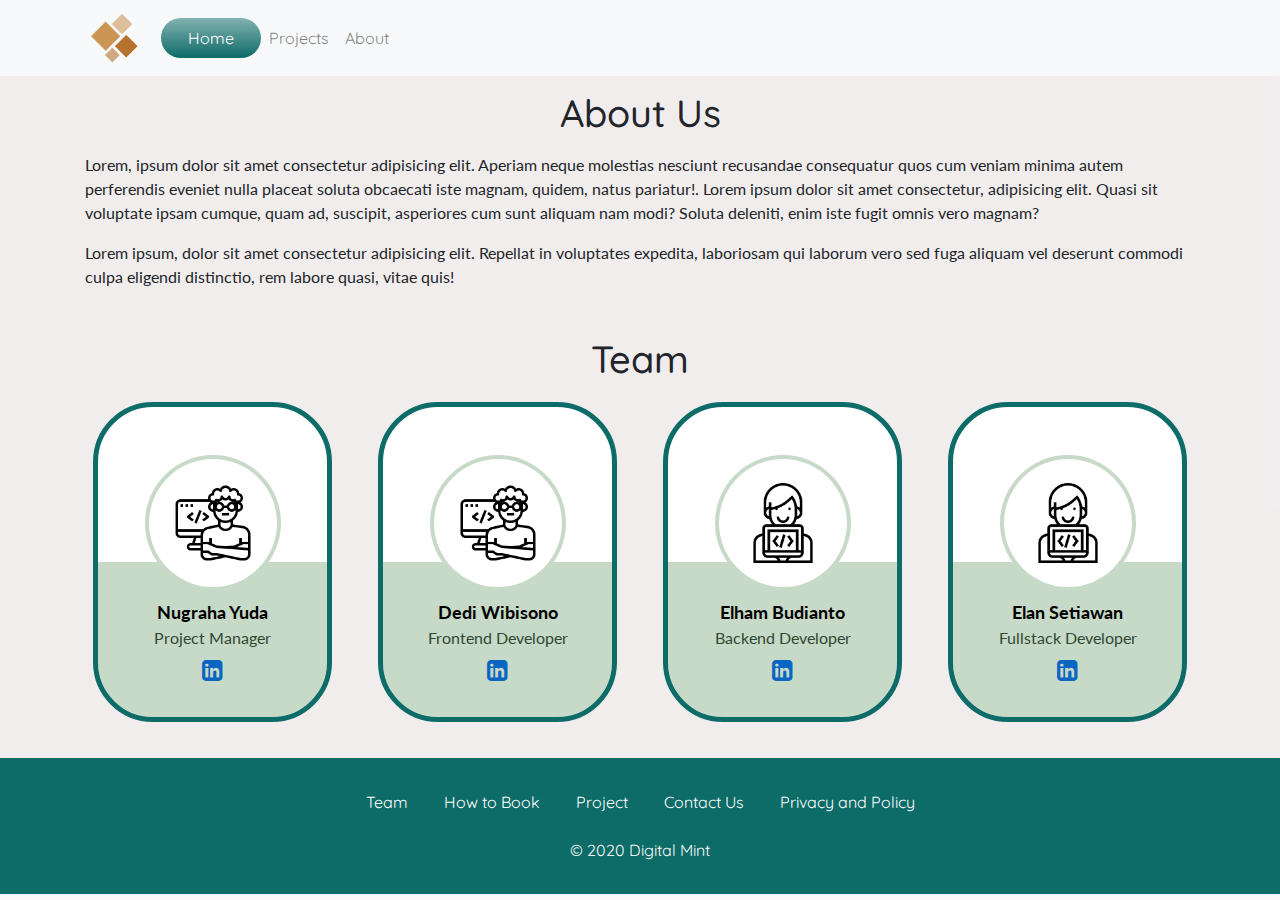
==== commit 5f1094c6: "Add files via upload" ====
--- a/about.html
+++ b/about.html
@@ -56,7 +56,7 @@
     </div>
     <h2 class="text-center mt-5">Team</h2>
     <div class="row">
-      <div class="col-md-4">
+      <div class="col-md-3">
         <div class="ab-card">
           <div class="bg-line"></div>
           <div class="ab-card__img">
@@ -66,7 +66,7 @@
             Nugraha Yuda
           </div>
           <div class="ab-card__title">
-            Project Manager, Android Developer
+            Project Manager
           </div>
           <div class="ab-card__linkedin">
           	<a href="https://www.linkedin.com/in/nugraha-yuda-perdana-7480b251/">
@@ -76,7 +76,7 @@
           </div>
         </div>
       </div>
-      <div class="col-md-4">
+      <div class="col-md-3">
         <div class="ab-card">
           <div class="bg-line"></div>
           <div class="ab-card__img">
@@ -96,7 +96,7 @@
           </div>
         </div>
       </div>
-      <div class="col-md-4">
+      <div class="col-md-3">
         <div class="ab-card">
           <div class="bg-line"></div>
           <div class="ab-card__img">
@@ -116,7 +116,7 @@
           </div>
         </div>
       </div>
-      <div class="col-md-4">
+      <div class="col-md-3">
         <div class="ab-card">
           <div class="bg-line"></div>
           <div class="ab-card__img">
